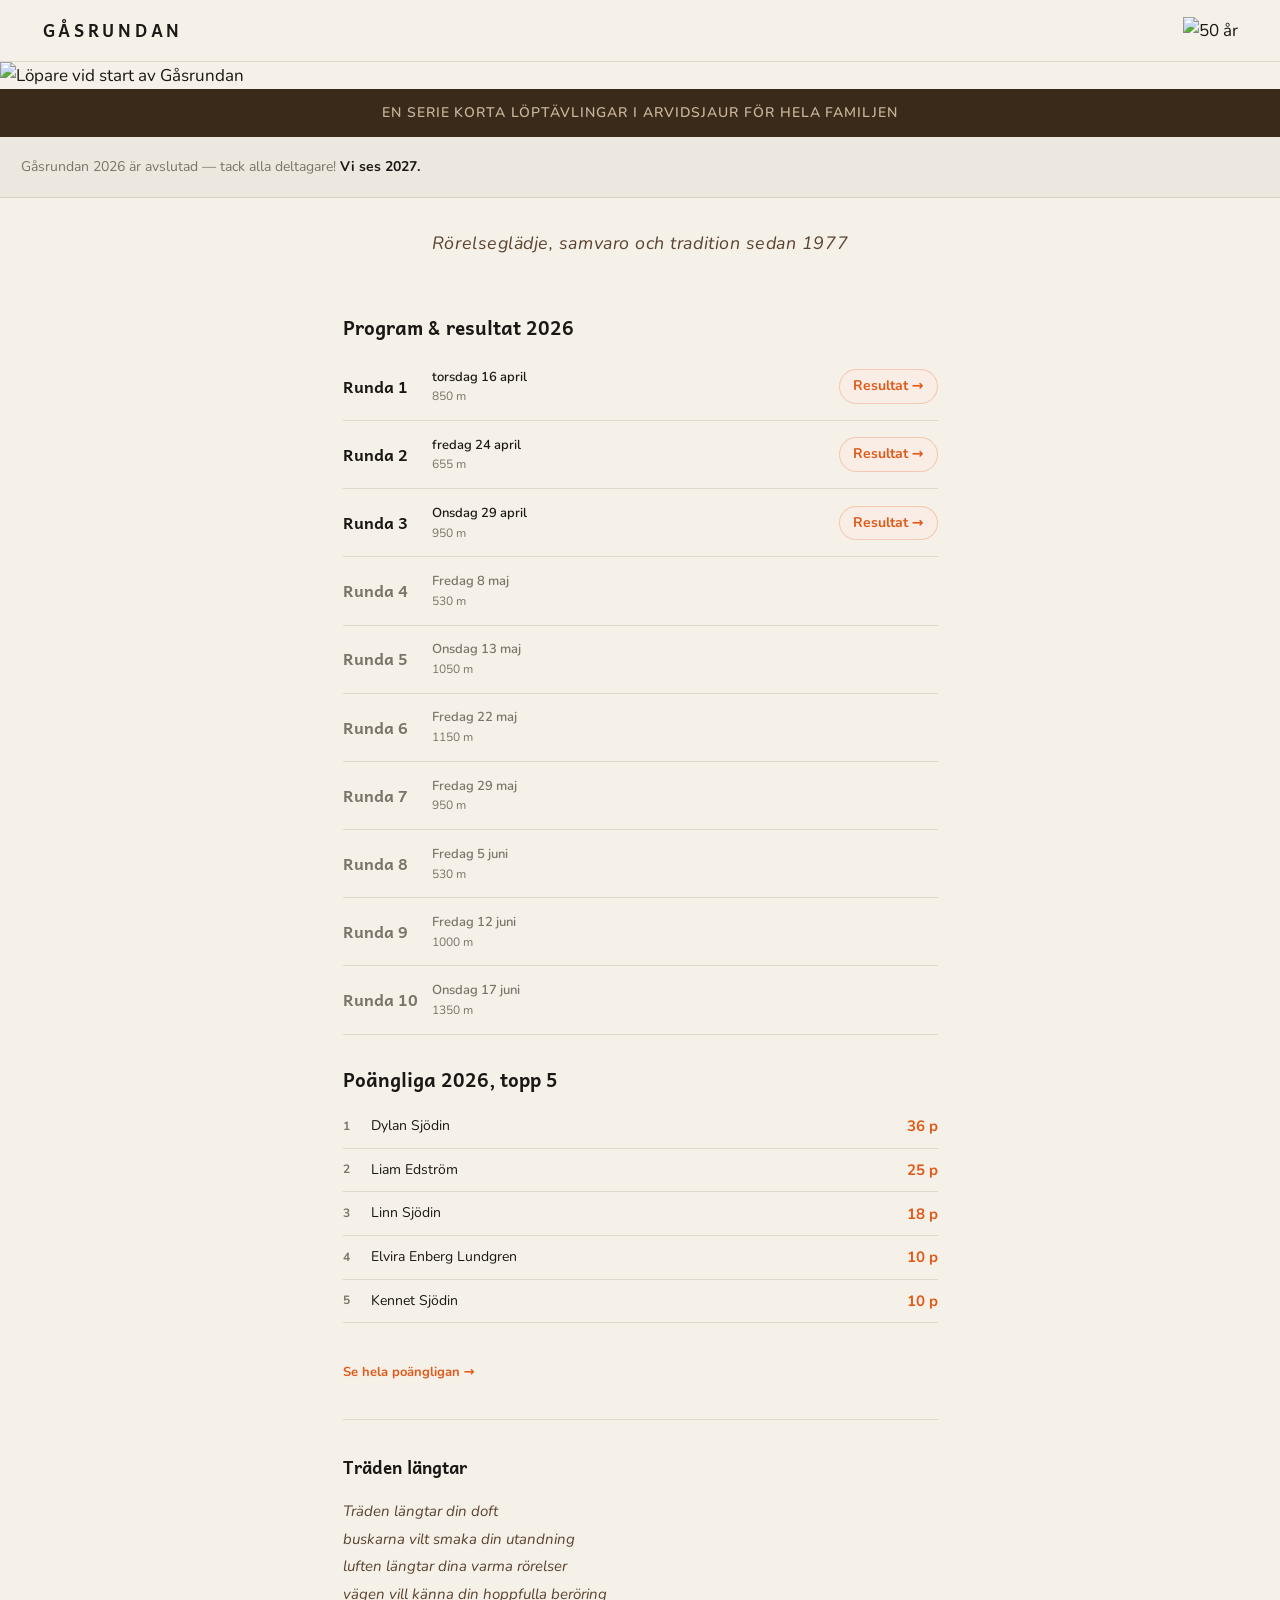
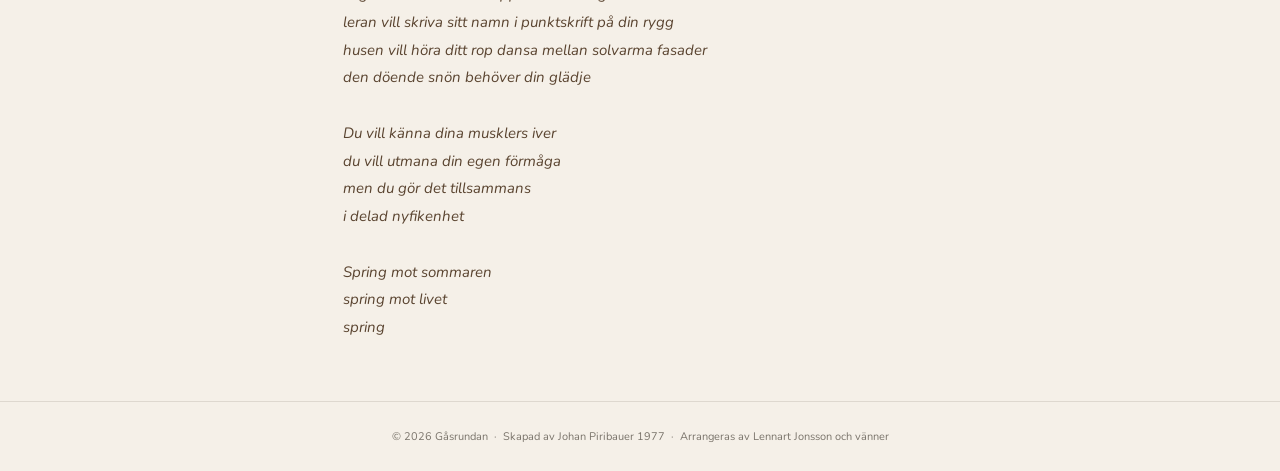
==== index.html @ 53290096 "Add files via upload" ====
<!DOCTYPE html>
<html lang="sv">
<head>
  <meta charset="UTF-8">
  <meta name="viewport" content="width=device-width, initial-scale=1.0">
  <title>Gåsrundan 2026</title>
  <meta name="description" content="Gåsrundan 2026 – 50-årsjubileum! En serie korta löptävlingar för alla åldrar och utan kostnad.">
  <link rel="stylesheet" href="css/gasrundan.css">
</head>
<body>

<header>
  <div class="topbar">
    <span class="logo">Gåsrundan</span>
    <img src="img/gasrundan-50.svg" alt="50 år" class="jubileum-emblem-img">
  </div>
</header>

<div class="photo-band">
  <img src="img/gasrundan-hero.jpg" alt="Löpare vid start av Gåsrundan">
</div>

  <div class="tagline-strip">
    En serie korta löptävlingar i Arvidsjaur för hela familjen
  </div>

<div id="hero-container"></div>

<div class="ingress">
  <p>Rörelseglädje, samvaro och tradition sedan 1977</p>
</div>

<main class="main">
  <h2 class="section-head">Program &amp; resultat 2026</h2>
  <div id="program-list" class="runda-list">
    <p class="loading">Laddar…</p>
  </div>

  <h2 class="section-head" style="display:flex;align-items:baseline;justify-content:space-between;">
    Poängliga 2026, topp 5
  </h2>
  <div id="standing-container">
    <p class="loading">Laddar…</p>
  </div>
  <a href="pongligan.html" style="font-size:13px;font-weight:700;color:var(--gc-orange);text-decoration:none;font-family:var(--gc-nunito);">Se hela poängligan →</a>

  <div class="poem-section">
  <div class="poem-title">Träden längtar</div>
  <div class="poem-body">Träden längtar din doft
buskarna vilt smaka din utandning
luften längtar dina varma rörelser
vägen vill känna din hoppfulla beröring
leran vill skriva sitt namn i punktskrift på din rygg
husen vill höra ditt rop dansa mellan solvarma fasader
den döende snön behöver din glädje

Du vill känna dina musklers iver
du vill utmana din egen förmåga
men du gör det tillsammans
i delad nyfikenhet

Spring mot sommaren
spring mot livet
spring</div>

</div>

</main>

<footer class="site-footer">
  © 2026 Gåsrundan &nbsp;·&nbsp; Skapad av Johan Piribauer 1977 &nbsp;·&nbsp; Arrangeras av Lennart Jonsson och vänner
</footer>

<script>

function formatDate(dateStr, dag) {
  const d = new Date(dateStr + 'T12:00:00');
  const months = ['januari','februari','mars','april','maj','juni','juli','augusti','september','oktober','november','december'];
  return dag + ' ' + d.getDate() + ' ' + months[d.getMonth()];
}

async function init() {
  let data;
  try {
    const res = await fetch('data/2026.json');
    if (!res.ok) throw new Error('HTTP ' + res.status);
    data = await res.json();
  } catch (e) {
    document.getElementById('program-list').innerHTML = '<p class="error-msg">Kunde inte ladda data.</p>';
    return;
  }

  const today = new Date();
  today.setHours(0, 0, 0, 0);

  // Find states — only first round without results & in future is "next"
  let nextAssigned = false;
  const states = data.rundor.map(r => {
    const hasResults = r.resultat && r.resultat.length > 0;
    const roundDate = new Date(r.datum + 'T00:00:00');
    if (hasResults) return 'done';
    if (!nextAssigned && roundDate >= today) {
      nextAssigned = true;
      return 'next';
    }
    return 'upcoming';
  });

  // Hero
  const nextIndex = states.indexOf('next');
  const heroEl = document.getElementById('hero-container');
  if (nextIndex >= 0) {
    const r = data.rundor[nextIndex];
    heroEl.innerHTML = `
      <div class="hero">
        <div class="hero-eyebrow">Nästa runda</div>
        <div class="hero-title">${formatDate(r.datum, r.dag)}</div>
        <div class="hero-sub" style="margin-bottom:1rem;">Runda ${r.nr} &nbsp;·&nbsp; ${r.stracka_meter} meter</div>
        <div style="display:flex;flex-direction:column;gap:4px;">
          <div class="hero-meta-item">${data.plats}</div>
          <div class="hero-meta-item">Start kl. ${data.start_tid} &nbsp;·&nbsp; Anmälan från ${data.anmalan_tid}</div>
        </div>
      </div>`;
  } else {
    heroEl.innerHTML = `
      <div class="hero-done">
        <p>Gåsrundan 2026 är avslutad — tack alla deltagare! <strong>Vi ses 2027.</strong></p>
      </div>`;
  }

  // Program list
  const listEl = document.getElementById('program-list');
  listEl.innerHTML = data.rundor.map((r, i) => {
    const state = states[i];
    const dateLabel = formatDate(r.datum, r.dag);
    if (state === 'done') {
      return `<a class="runda-row done" href="lopp.html?runda=${r.nr}">
        <div class="runda-nr">Runda ${r.nr}</div>
        <div class="runda-info">
          <div class="runda-dag">${dateLabel}</div>
          <div class="runda-dist">${r.stracka_meter} m</div>
        </div>
        <span class="result-pill">Resultat →</span>
      </a>`;
    }
    if (state === 'next') {
      return `<div class="runda-row next">
        <div class="runda-nr">Runda ${r.nr}</div>
        <div class="runda-info">
          <div class="runda-dag">${dateLabel}</div>
          <div class="runda-dist">${r.stracka_meter} m</div>
        </div>
        <span class="next-badge">Nästa</span>
      </div>`;
    }
    return `<div class="runda-row upcoming">
      <div class="runda-nr">Runda ${r.nr}</div>
      <div class="runda-info">
        <div class="runda-dag">${dateLabel}</div>
        <div class="runda-dist">${r.stracka_meter} m</div>
      </div>
    </div>`;
  }).join('');

  // Standings
  const standingEl = document.getElementById('standing-container');
  const stallning = data.stallning || [];

  if (!stallning.length) {
    standingEl.innerHTML = '<p class="standing-note">Inga rundor avklarade ännu — säsongen startar ' + formatDate(data.rundor[0].datum, data.rundor[0].dag) + '.</p>';
    return;
  }

  const top = stallning.slice(0, 5);
  standingEl.innerHTML = '<table class="standing-table">'
    + top.map(p =>
        `<tr><td>${p.plats}</td><td>${p.namn}</td><td>${Number.isInteger(p.poang) ? p.poang : p.poang.toFixed(1)} p</td></tr>`
      ).join('')
    + '</table>';
}

init();
</script>
</body>
</html>
---- css/gasrundan.css ----
@import url('https://fonts.googleapis.com/css2?family=Andika:wght@400;700&family=Nunito:wght@400;600;700&display=swap');

:root {
  --gc-bg:           #F5F0E8;
  --gc-surface:      #EDE8DF;
  --gc-card:         #FAF7F2;
  --gc-orange:       #E05A1A;
  --gc-orange-light: #FAEDE5;
  --gc-text:         #1A1714;
  --gc-muted:        #7A746B;
  --gc-dark:         #3A2A1A;   /* mörkt band (tagline-strip) */
  --gc-dark-text:    #C8B49A;   /* ljus text på mörkt band */
  --gc-brown:        #5A4430;   /* brun text, t.ex. ingress */
  --gc-border:       rgba(90,80,60,0.15);
  --gc-andika:       'Andika', Georgia, serif;
  --gc-nunito:       'Nunito', system-ui, sans-serif;
  --gc-radius:       10px;
}

*, *::before, *::after { box-sizing: border-box; margin: 0; padding: 0; }
html { font-size: 17px; }
body {
  font-family: var(--gc-nunito);
  background: var(--gc-bg);
  color: var(--gc-text);
  line-height: 1.6;
  -webkit-font-smoothing: antialiased;
}

/* ── TOPBAR ── */
.topbar {
  position: sticky; top: 0; z-index: 100;
  display: flex; align-items: center; justify-content: space-between;
  padding: 0.85rem 1.25rem;
  background: var(--gc-bg);
  border-bottom: 0.5px solid var(--gc-border);
}
.topbar .logo {
  font-family: var(--gc-andika);
  font-weight: 700; font-size: 17px;
  letter-spacing: 0.22em; text-transform: uppercase;
  color: var(--gc-text); text-decoration: none;
}
.topbar-right {
  font-size: 12px; font-weight: 700;
  color: var(--gc-orange);
  display: flex; align-items: center; gap: 4px;
  text-decoration: none;
}


.logo-link {
  text-decoration: none;
  color: inherit;
}

/* ── JUBILEUM STRIP ── */
.jubileum-strip {
  text-align: center; padding: 0.45rem 1rem;
  background: var(--gc-text); color: var(--gc-bg);
  font-family: var(--gc-andika);
  font-size: 11px; font-weight: 700;
  letter-spacing: 0.18em; text-transform: uppercase;
}

/* ── HERO ── */
.hero { background: var(--gc-orange); color: #fff; padding: 1.4rem 1.25rem 1.6rem; }
.hero-eyebrow {
  font-size: 11px; font-weight: 700;
  letter-spacing: 0.1em; text-transform: uppercase;
  opacity: 0.75; margin-bottom: 0.35rem;
}
.hero-title { font-family: var(--gc-andika); font-weight: 700; font-size: 30px; line-height: 1.1; margin-bottom: 0.3rem; }
.hero-sub { font-size: 14px; opacity: 0.82; }
.hero-meta { margin-top: 0; display: flex; flex-direction: column; gap: 4px; }
.hero-meta-item { font-size: 14px; opacity: 0.8; }
.hero-done { background: var(--gc-surface); padding: 1.1rem 1.25rem; border-bottom: 0.5px solid var(--gc-border); }
.hero-done p { font-size: 14px; color: var(--gc-muted); }
.hero-done strong { color: var(--gc-text); }

/* ── INFO STRIP ── */
.info-strip {
  background: var(--gc-surface); padding: 0.65rem 1.25rem;
  font-size: 12px; color: var(--gc-muted);
  border-bottom: 0.5px solid var(--gc-border);
  display: flex; gap: 1.25rem; flex-wrap: wrap;
}

/* ── MAIN ── */
.main { max-width: 680px; margin: 0 auto; padding: 0 1.25rem; }
.sub-nav-container { max-width: 1060px; margin: 0 auto; padding: 0 1.25rem; }

@media (min-width: 720px) {
  .sub-nav-container { padding: 0 2.5rem; }
}


.section-head {
  font-family: var(--gc-andika); font-weight: 700; font-size: 19px;
  padding: 1.25rem 0 0.6rem;
}


/* ── START PAGE ── */
.jubileum-emblem {
  width: 36px;
  height: 36px;
  border-radius: 50%;
  border: 1.5px solid var(--gc-orange);
  color: var(--gc-orange);
  display: flex;
  flex-direction: column;
  align-items: center;
  justify-content: center;
}
.jubileum-emblem-50 {
  font-size: 9px;
  color: var(--gc-orange);
  font-weight: 700;
  letter-spacing: .05em;
  line-height: 1;
}
.jubileum-emblem-ar {
  font-size: 7px;
  color: var(--gc-brown);
  letter-spacing: .03em;
}

.tagline-strip {
  background: var(--gc-dark);
  color: var(--gc-dark-text);
  text-align: center;
  padding: .75rem 2rem;
  font-size: .82rem;
  color: #c8b49a;
  letter-spacing: .07em;
  text-transform: uppercase;
  font-weight: 600;
}

.ingress {
  background: var(--color-beige);
  text-align: center;
  padding: 1.8rem 2rem 2rem;
}
.ingress p {
  font-size: 1.05rem;
  color: var(--gc-brown);
  letter-spacing: .03em;
  font-style: italic;
}

/* ── PROGRAM LIST ── */
.runda-list { padding-bottom: 0.5rem; }
.runda-row {
  display: flex; align-items: center;
  padding: 0.8rem 0;
  border-bottom: 0.5px solid var(--gc-border);
  text-decoration: none; color: inherit;
}
.runda-row.done:hover .runda-nr { color: var(--gc-orange); }
.runda-nr {
  font-family: var(--gc-andika); font-weight: 700; font-size: 16px;
  width: 4.5rem; flex-shrink: 0; color: var(--gc-muted);
  transition: color 0.15s;
}
.runda-row.done .runda-nr  { color: var(--gc-text); }
.runda-row.next .runda-nr  { color: var(--gc-orange); }
.runda-info { flex: 1; padding: 0 0.75rem; }
.runda-dag  { font-size: 13px; font-weight: 600; color: var(--gc-text); }
.runda-row.upcoming .runda-dag { color: var(--gc-muted); }
.runda-dist { font-size: 12px; color: var(--gc-muted); }
.result-pill {
  font-size: 14px; font-weight: 700; color: var(--gc-orange);
  background: var(--gc-orange-light); border-radius: 20px;
  padding: 5px 13px; margin-left: 10px; flex-shrink: 0;
  border: 0.5px solid rgba(224,90,26,0.25);
}
.next-badge {
  font-size: 13px; font-weight: 700; letter-spacing: 0.04em; text-transform: uppercase;
  color: #fff; background: var(--gc-orange);
  border-radius: 20px; padding: 4px 11px; margin-left: 8px; flex-shrink: 0;
}

/* ── TOTALSTÄLLNING ── */
.standing-table { width: 100%; border-collapse: collapse; margin-bottom: 2rem; }
.standing-table td { padding: 0.55rem 0; border-bottom: 0.5px solid var(--gc-border); font-size: 14px; }
.standing-table td:first-child { color: var(--gc-muted); font-size: 12px; font-weight: 700; width: 28px; }
.standing-table td:last-child { text-align: right; font-weight: 700; font-family: var(--gc-nunito); font-size: 15px; color: var(--gc-orange); }
.standing-note { font-size: 15px; color: var(--gc-muted); font-style: italic; padding-bottom: 2rem; }

/* ── SUB-NAV ── */
.sub-nav {
  display: flex; align-items: center; gap: 4px;
  padding: 0.75rem 0;
  border-bottom: 0.5px solid var(--gc-border);
  overflow-x: auto; scrollbar-width: none;
  margin-bottom: 0.25rem;
}
.sub-nav::-webkit-scrollbar { display: none; }
.sub-nav-arrow {
  flex-shrink: 0; width: 28px; height: 28px; border-radius: 50%;
  display: flex; align-items: center; justify-content: center;
  border: 0.5px solid var(--gc-border);
  background: var(--gc-card); color: var(--gc-text);
  font-size: 15px; text-decoration: none; line-height: 1;
}
.sub-nav-arrow.disabled { opacity: 0.3; pointer-events: none; }
.sub-nav-pills { display: flex; gap: 4px; flex: 1; justify-content: center; }
.sub-nav-pill {
  flex-shrink: 0; padding: 5px 12px; border-radius: 20px;
  font-size: 13px; font-weight: 700; font-family: var(--gc-nunito);
  border: 0.5px solid var(--gc-border);
  background: var(--gc-card); color: var(--gc-muted);
  text-decoration: none; white-space: nowrap;
}
.sub-nav-pill.active  { background: var(--gc-orange); color: #fff; border-color: var(--gc-orange); }
.sub-nav-pill.no-results { opacity: 0.4; }

/* ── RESULTATSIDA ── */
.res-intro { padding: 1.25rem 0 0.75rem; }
.res-eyebrow {
  font-size: 11px; font-weight: 700;
  letter-spacing: 0.1em; text-transform: uppercase;
  color: var(--gc-orange); margin-bottom: 0.4rem;
}
.res-title {
  font-family: var(--gc-andika); font-weight: 700;
  font-size: 26px; line-height: 1.15; margin-bottom: 0;
}

/* Mobile: article → meta → results stacked */
.res-desktop-wrap { display: block; }

.res-article-area { padding: 0.75rem 0 0.25rem; }
.res-article { font-size: 16px; line-height: 1.75; margin-bottom: 0.85rem; }
.res-article:last-child { margin-bottom: 0; }

/* Meta: full-width stacked on mobile */
.res-meta-col { margin: 1rem 0 1.25rem; }
.meta-row { display: flex; flex-direction: column; gap: 10px; }
.meta-box {
  background: var(--gc-card); border: 0.5px solid var(--gc-border);
  border-radius: var(--gc-radius); overflow: hidden;
}
.meta-item { padding: 0.6rem 0.9rem; }
.meta-item + .meta-item { border-top: 0.5px solid var(--gc-border); }
.meta-label {
  font-size: 11px; font-weight: 700;
  letter-spacing: 0.08em; text-transform: uppercase;
  color: var(--gc-muted); margin-bottom: 2px;
}
.meta-value { font-size: 15px; font-weight: 600; }

.res-results-area { margin-top: 1.75rem; }
.results-title {
  font-family: var(--gc-andika); font-weight: 700; font-size: 20px;
  color: var(--gc-orange); margin-bottom: 0.6rem;
}
.result-row {
  display: flex; align-items: baseline;
  padding: 0.65rem 0;
  border-bottom: 0.5px solid var(--gc-border);
}
.res-nr { font-size: 13px; font-weight: 700; color: var(--gc-muted); width: 36px; flex-shrink: 0; }
.res-name { flex: 1; font-size: 16px; font-weight: 600; color: var(--gc-text); }
.res-tid  { font-size: 16px; font-weight: 600; font-family: var(--gc-nunito); color: var(--gc-text); }

/* ── ERROR / LOADING ── */
.loading, .error-msg { text-align: center; padding: 3rem 1rem; font-size: 14px; color: var(--gc-muted); }
.error-msg { color: #a32d2d; }

/* ── DIKT ── */
.poem-section {
  border-top: 0.5px solid var(--gc-border);
  margin-top: 2rem;
  padding: 2rem 0 2.5rem;
}
.poem-title {
  font-family: var(--gc-andika);
  font-weight: 700;
  font-size: 17px;
  color: var(--gc-text);
  margin-bottom: 1rem;
}
.poem-body {
  font-family: var(--gc-nunito);
  font-style: italic;
  font-size: 15px;
  line-height: 1.85;
  color: var(--gc-brown);
  white-space: pre-line;
}
.poem-attribution {
  margin-top: 1.25rem;
  font-size: 12px;
  font-weight: 700;
  letter-spacing: 0.06em;
  text-transform: uppercase;
  color: var(--gc-muted);
}

/* ── FOOTER ── */
.site-footer {
  text-align: center; font-size: 11px;
  color: var(--gc-muted); padding: 1.5rem 1.25rem;
  border-top: 0.5px solid var(--gc-border); margin-top: 1rem;
}

/* ── DESKTOP ── */
@media (min-width: 720px) {
  .topbar      { padding: 1rem 2.5rem; }
  .info-strip  { padding: 0.65rem 2.5rem; }
  .hero        { padding: 2rem 2.5rem; }
  .hero-title  { font-size: 30px; }
  .main        { padding: 0 2.5rem; }
  .main--wide  { max-width: 1060px; }

  /* Resultatsida: rubrik full bredd, sedan 2 kolumner */
  .res-title { font-size: 42px; line-height: 1.05; }

  .res-desktop-wrap {
    display: grid;
    grid-template-columns: 1fr 260px;
    grid-template-areas:
      "article meta"
      "results meta";
    column-gap: 3rem;
    align-items: start;
  }
  .res-article-area { grid-area: article; padding-top: 0; }
  .res-meta-col     { grid-area: meta; margin: 0; }
  .res-results-area { grid-area: results; }

  .meta-row { flex-direction: column; gap: 10px; }
}
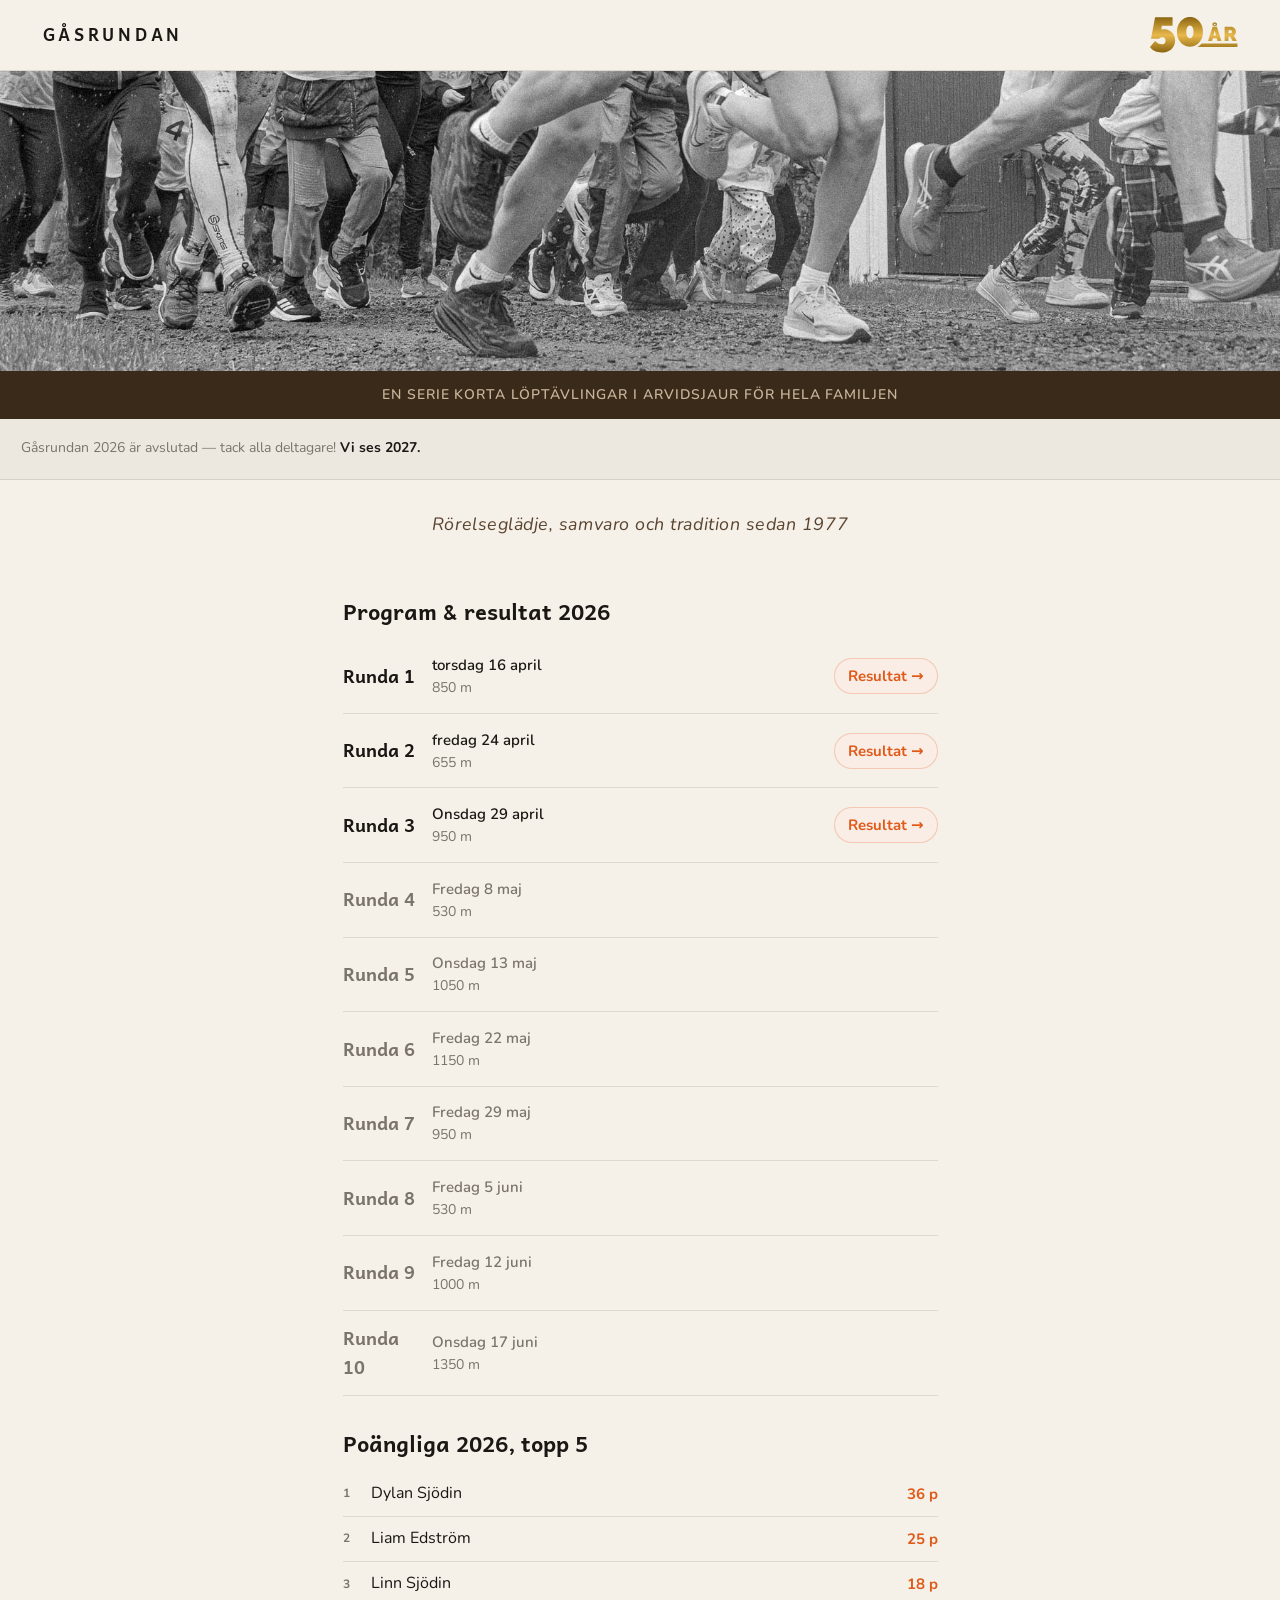
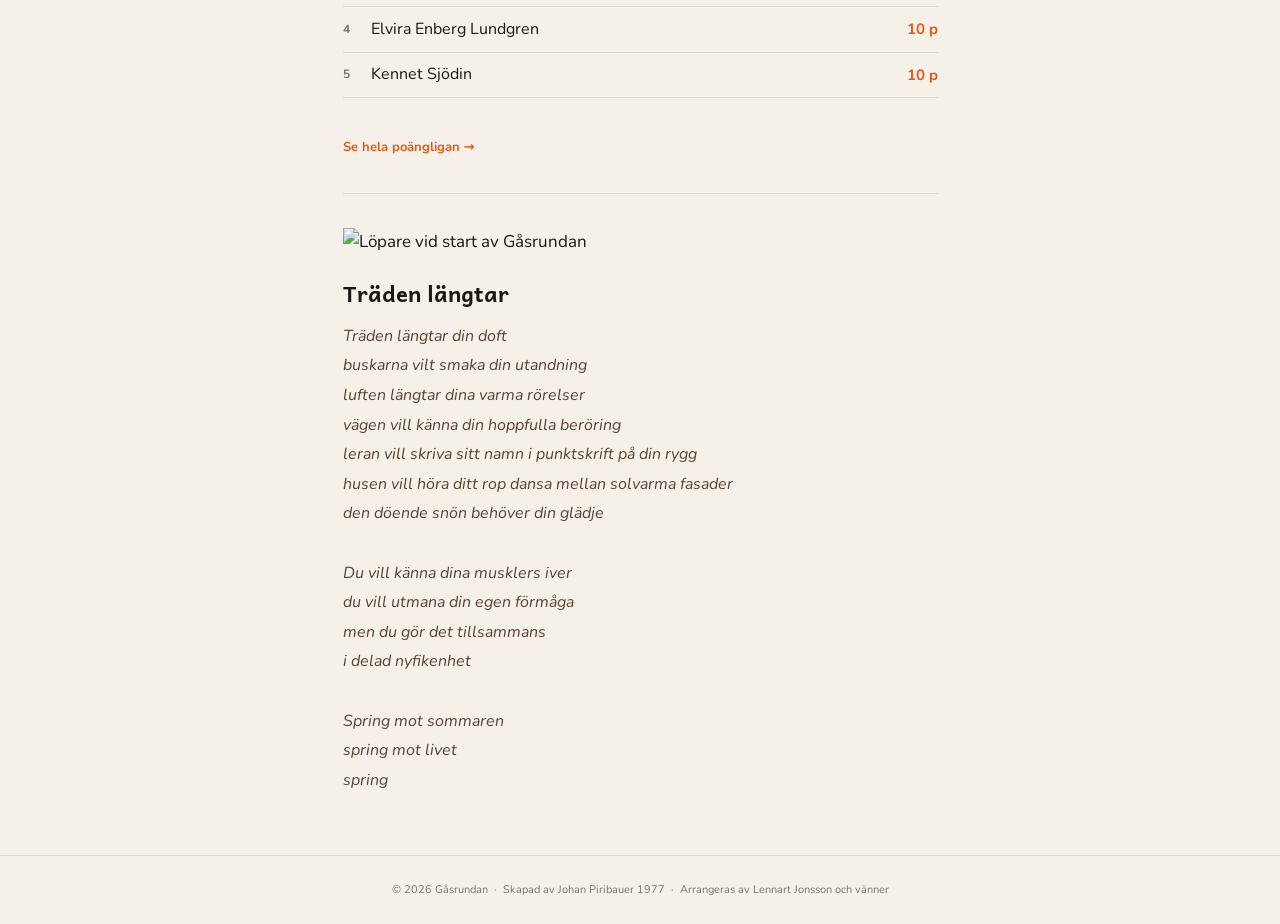
==== commit d9f03051: "Add files via upload" ====
--- a/index.html
+++ b/index.html
@@ -44,8 +44,10 @@
   </div>
   <a href="pongligan.html" style="font-size:13px;font-weight:700;color:var(--gc-orange);text-decoration:none;font-family:var(--gc-nunito);">Se hela poängligan →</a>
 
+
   <div class="poem-section">
-  <div class="poem-title">Träden längtar</div>
+    <img src="img/gasrundan-start.jpg" alt="Löpare vid start av Gåsrundan" class="content-photo"> 
+  <h2 class="section-head">Träden längtar</h2>
   <div class="poem-body">Träden längtar din doft
 buskarna vilt smaka din utandning
 luften längtar dina varma rörelser
--- a/css/gasrundan.css
+++ b/css/gasrundan.css
@@ -102,28 +102,10 @@
 
 
 /* ── START PAGE ── */
-.jubileum-emblem {
-  width: 36px;
+.jubileum-emblem-img {
   height: 36px;
-  border-radius: 50%;
-  border: 1.5px solid var(--gc-orange);
-  color: var(--gc-orange);
-  display: flex;
-  flex-direction: column;
-  align-items: center;
-  justify-content: center;
-}
-.jubileum-emblem-50 {
-  font-size: 9px;
-  color: var(--gc-orange);
-  font-weight: 700;
-  letter-spacing: .05em;
-  line-height: 1;
-}
-.jubileum-emblem-ar {
-  font-size: 7px;
-  color: var(--gc-brown);
-  letter-spacing: .03em;
+  width: auto;
+  display: block;
 }
 
 .tagline-strip {
@@ -148,6 +130,24 @@
   color: var(--gc-brown);
   letter-spacing: .03em;
   font-style: italic;
+}
+
+/* ── FOTO-BAND ── */
+.photo-band {
+  width: 100%;
+  height: 160px;
+  overflow: hidden;
+}
+.photo-band img {
+  width: 100%;
+  height: 100%;
+  object-fit: cover;
+  object-position: center bottom;
+  display: block;
+}
+
+@media (min-width: 720px) {
+  .photo-band { height: 300px; }
 }
 
 /* ── PROGRAM LIST ── */
@@ -315,6 +315,21 @@
   .hero-title  { font-size: 30px; }
   .main        { padding: 0 2.5rem; }
   .main--wide  { max-width: 1060px; }
+
+  /* Typografi-boost desktop */
+  .section-head          { font-size: 22px; }
+  .runda-nr              { font-size: 18px; }
+  .runda-dag             { font-size: 15px; }
+  .runda-dist            { font-size: 14px; }
+  .result-pill           { font-size: 15px; }
+  .standing-table td     { font-size: 16px; }
+  .hero-title            { font-size: 34px; }
+  .hero-sub              { font-size: 16px; }
+  .hero-meta-item        { font-size: 16px; }
+  .res-article           { font-size: 17px; }
+  .results-title         { font-size: 22px; }
+  .res-name, .res-tid    { font-size: 17px; }
+  .poem-body             { font-size: 16px; }
 
   /* Resultatsida: rubrik full bredd, sedan 2 kolumner */
   .res-title { font-size: 42px; line-height: 1.05; }
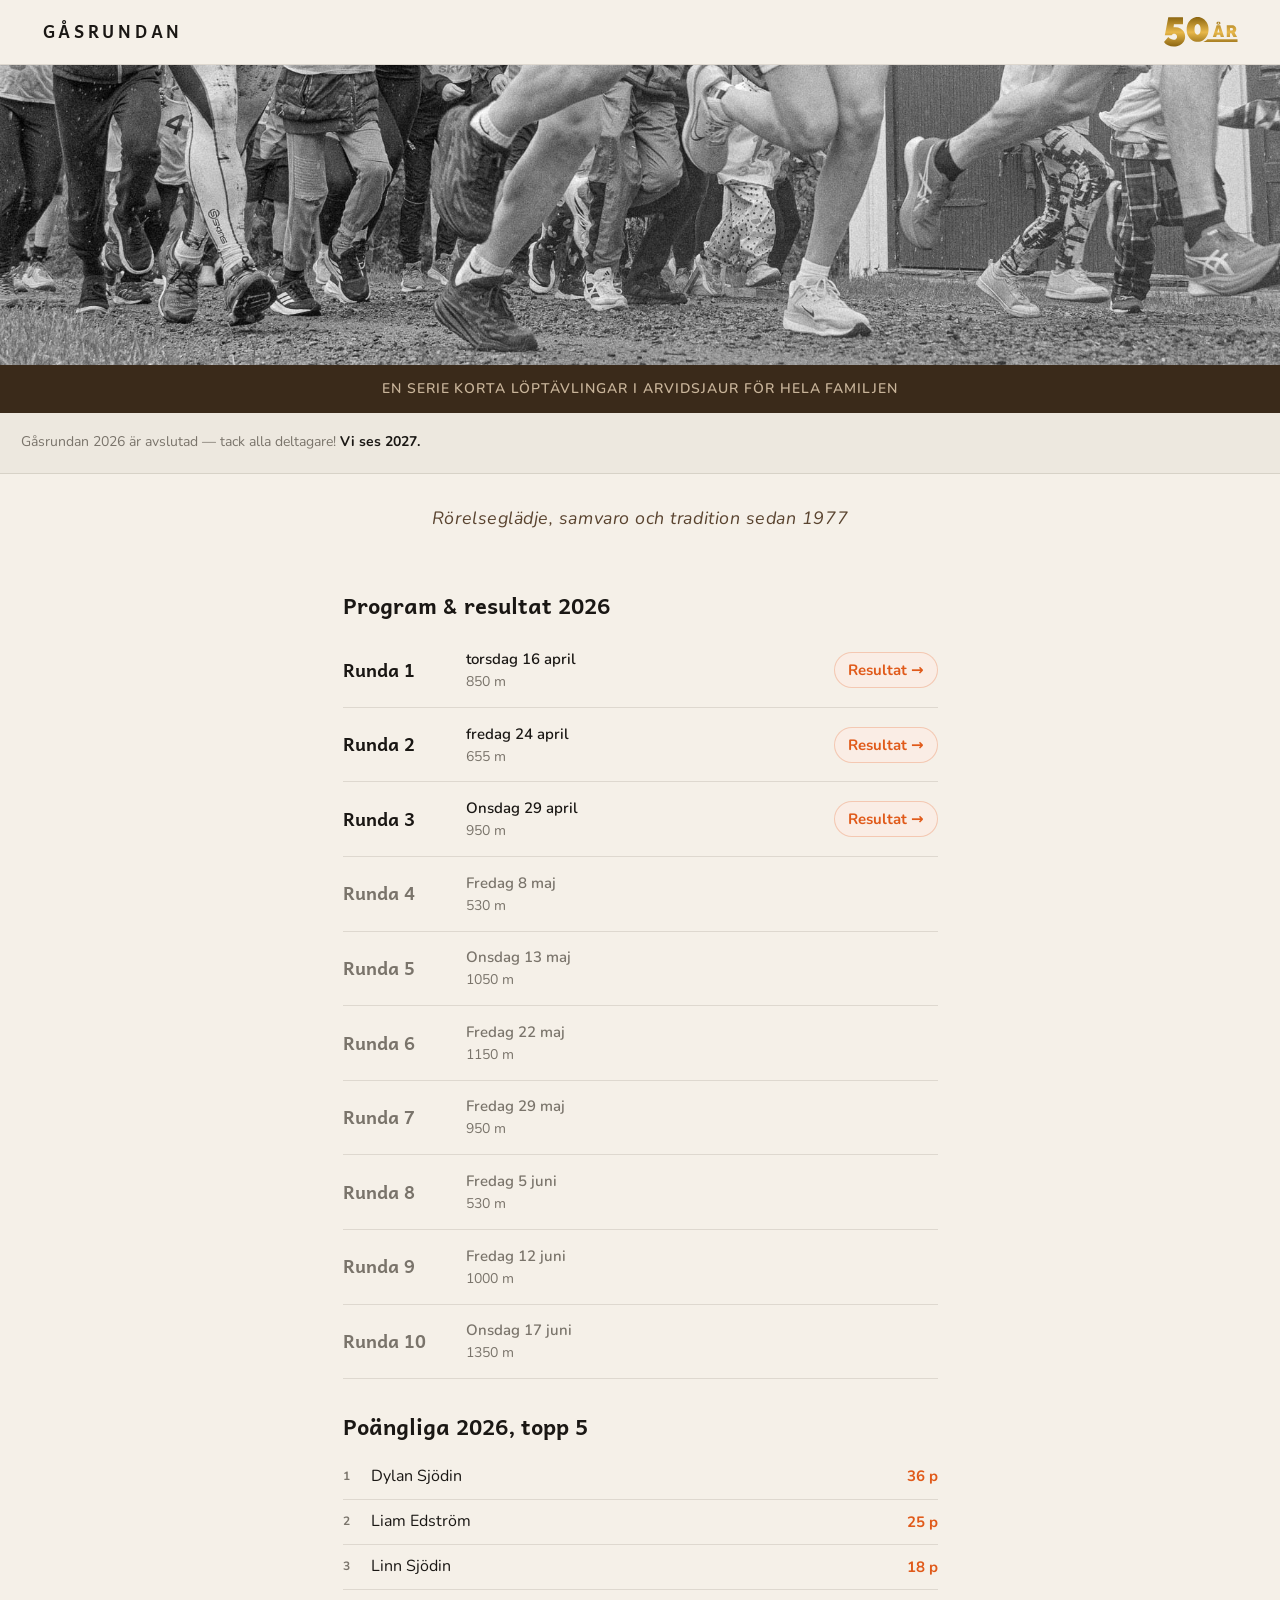
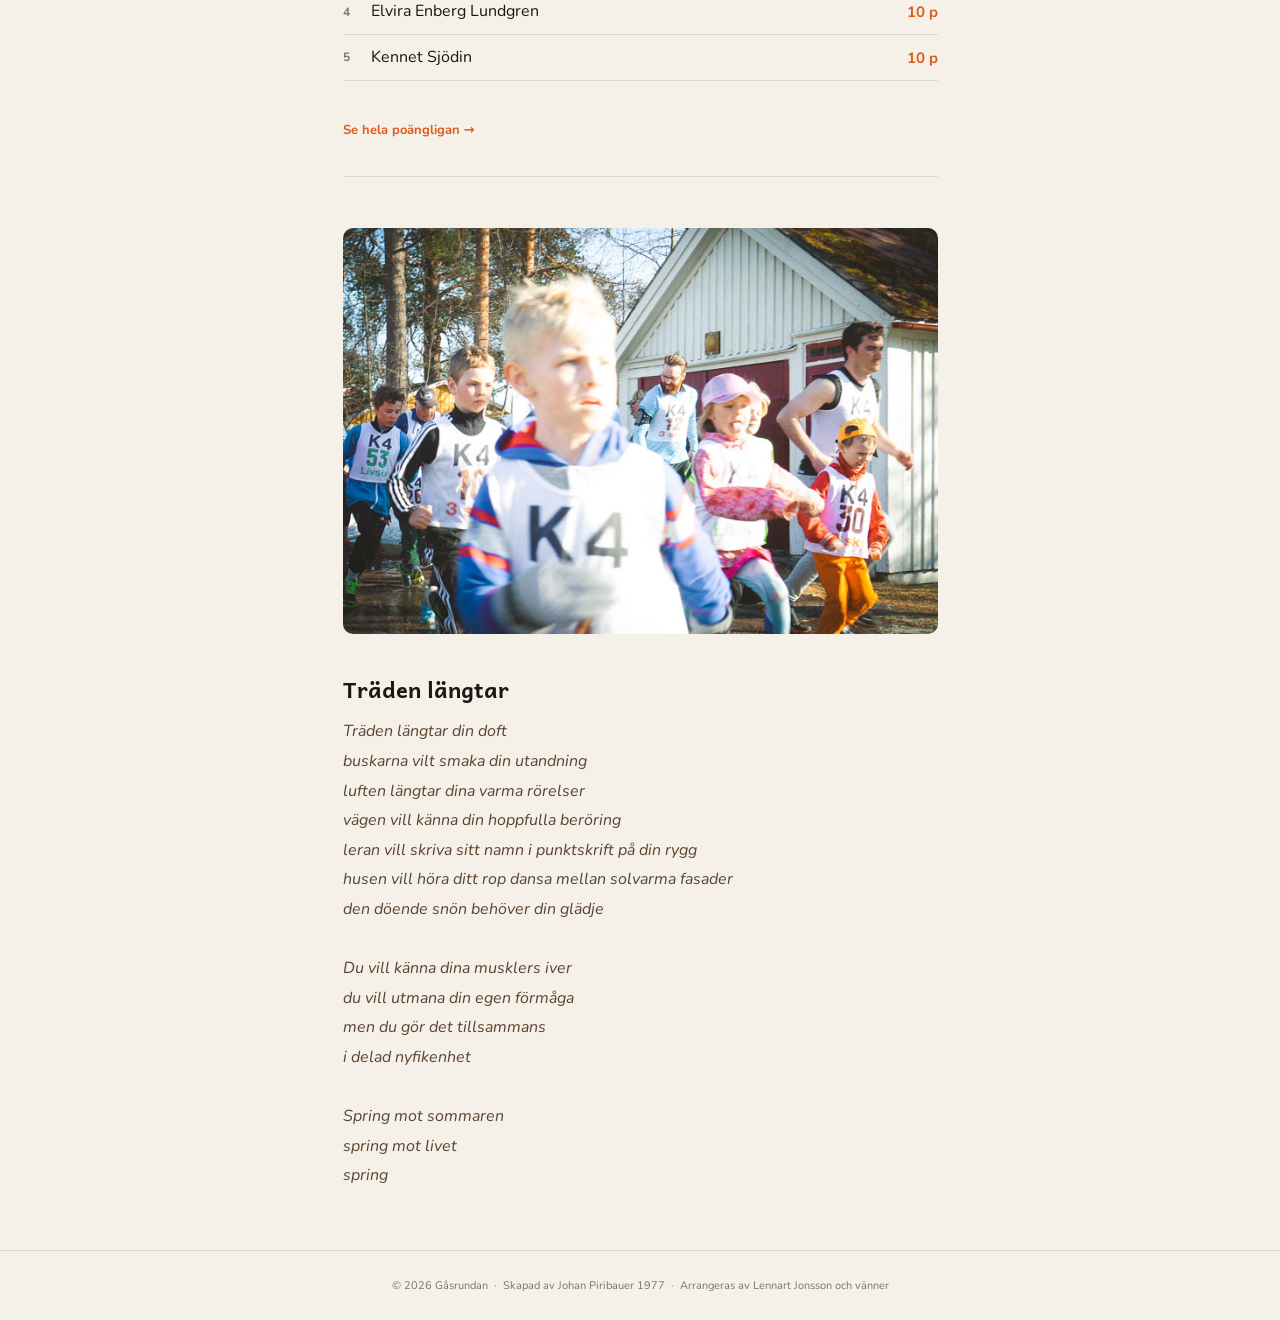
==== commit 9898d29b: "Add files via upload" ====
--- a/index.html
+++ b/index.html
@@ -14,15 +14,13 @@
     <span class="logo">Gåsrundan</span>
     <img src="img/gasrundan-50.svg" alt="50 år" class="jubileum-emblem-img">
   </div>
-</header>
-
-<div class="photo-band">
+  <div class="photo-band">
   <img src="img/gasrundan-hero.jpg" alt="Löpare vid start av Gåsrundan">
 </div>
-
   <div class="tagline-strip">
     En serie korta löptävlingar i Arvidsjaur för hela familjen
   </div>
+</header>
 
 <div id="hero-container"></div>
 
--- a/css/gasrundan.css
+++ b/css/gasrundan.css
@@ -103,7 +103,7 @@
 
 /* ── START PAGE ── */
 .jubileum-emblem-img {
-  height: 36px;
+  height: 30px;
   width: auto;
   display: block;
 }
@@ -130,6 +130,14 @@
   color: var(--gc-brown);
   letter-spacing: .03em;
   font-style: italic;
+}
+
+/* ── INNEHÅLLSBILD ── */
+.content-photo {
+  width: 100%;
+  border-radius: var(--gc-radius);
+  display: block;
+  margin: 1rem 0;
 }
 
 /* ── FOTO-BAND ── */
@@ -331,6 +339,10 @@
   .res-name, .res-tid    { font-size: 17px; }
   .poem-body             { font-size: 16px; }
 
+
+  /* Fix för startsidan */
+  .runda-nr { width: 6.5rem; }
+
   /* Resultatsida: rubrik full bredd, sedan 2 kolumner */
   .res-title { font-size: 42px; line-height: 1.05; }
 
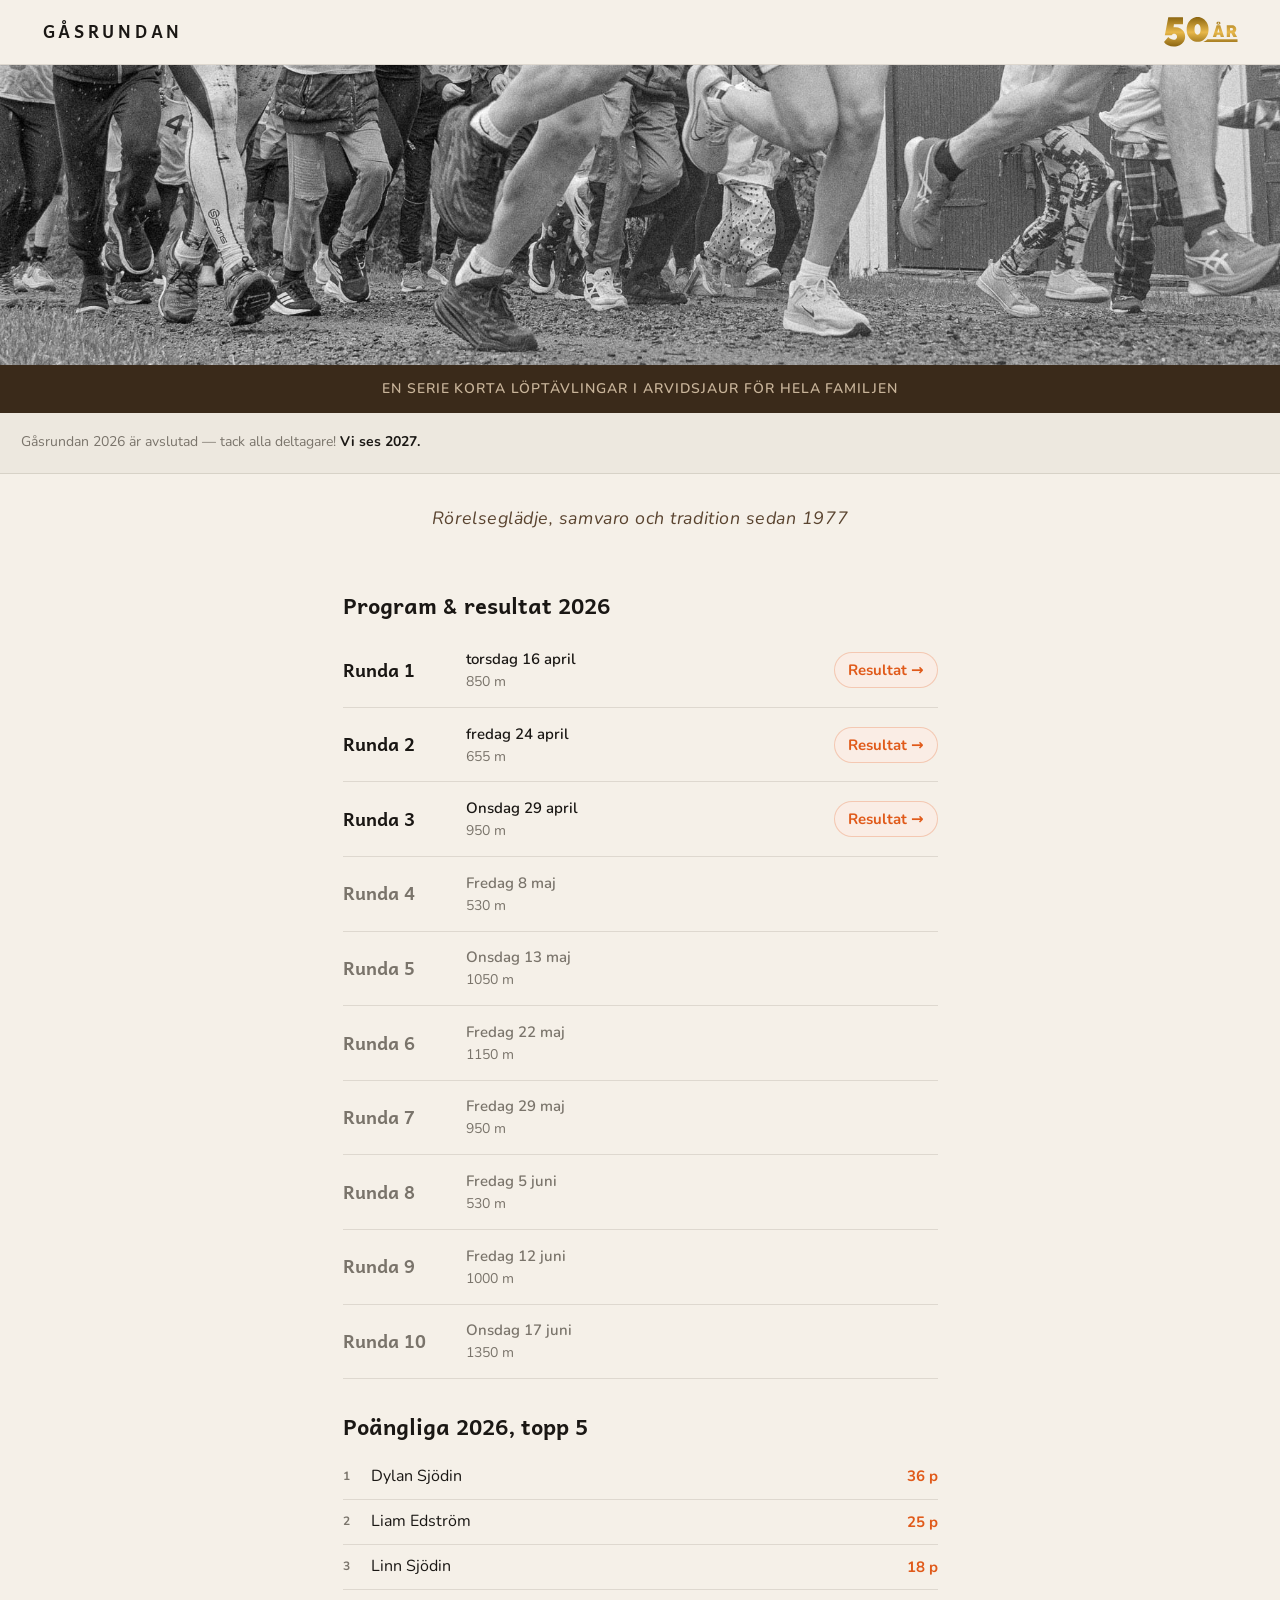
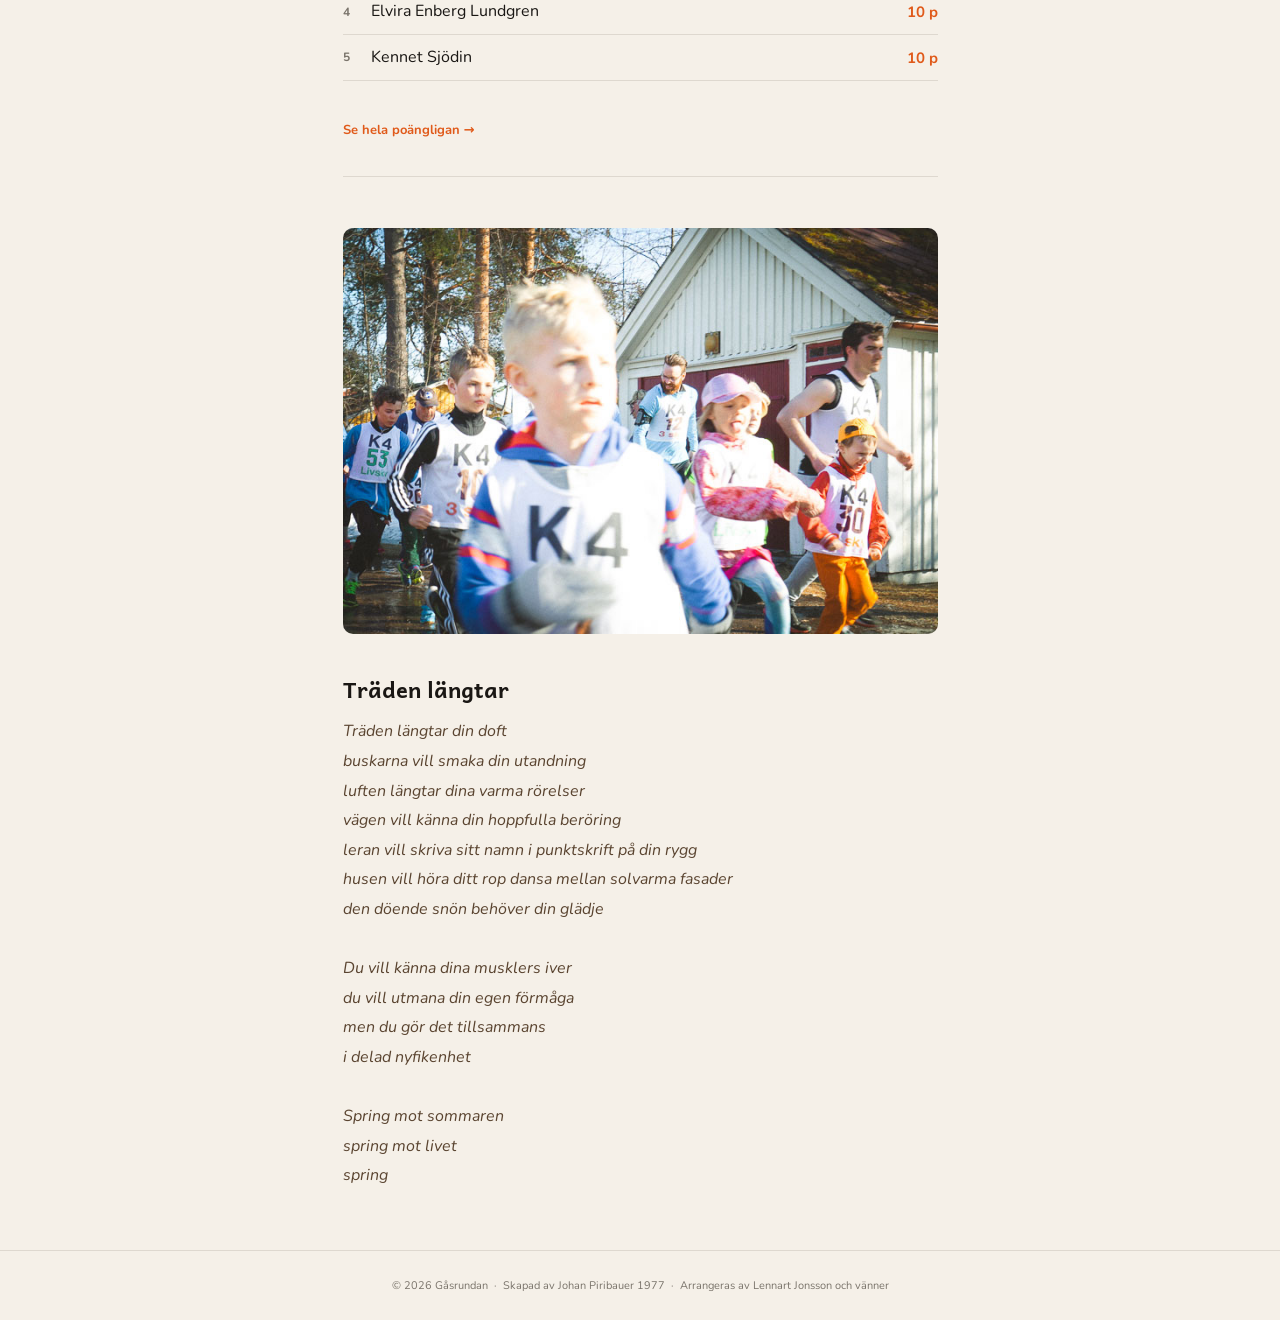
==== commit 5b1ba17f: "Update index.html" ====
--- a/index.html
+++ b/index.html
@@ -47,7 +47,7 @@
     <img src="img/gasrundan-start.jpg" alt="Löpare vid start av Gåsrundan" class="content-photo"> 
   <h2 class="section-head">Träden längtar</h2>
   <div class="poem-body">Träden längtar din doft
-buskarna vilt smaka din utandning
+buskarna vill smaka din utandning
 luften längtar dina varma rörelser
 vägen vill känna din hoppfulla beröring
 leran vill skriva sitt namn i punktskrift på din rygg
--- a/css/gasrundan.css
+++ b/css/gasrundan.css
@@ -48,6 +48,10 @@
   text-decoration: none;
 }
 
+header {
+  background: var(--gc-bg);
+}
+
 
 .logo-link {
   text-decoration: none;
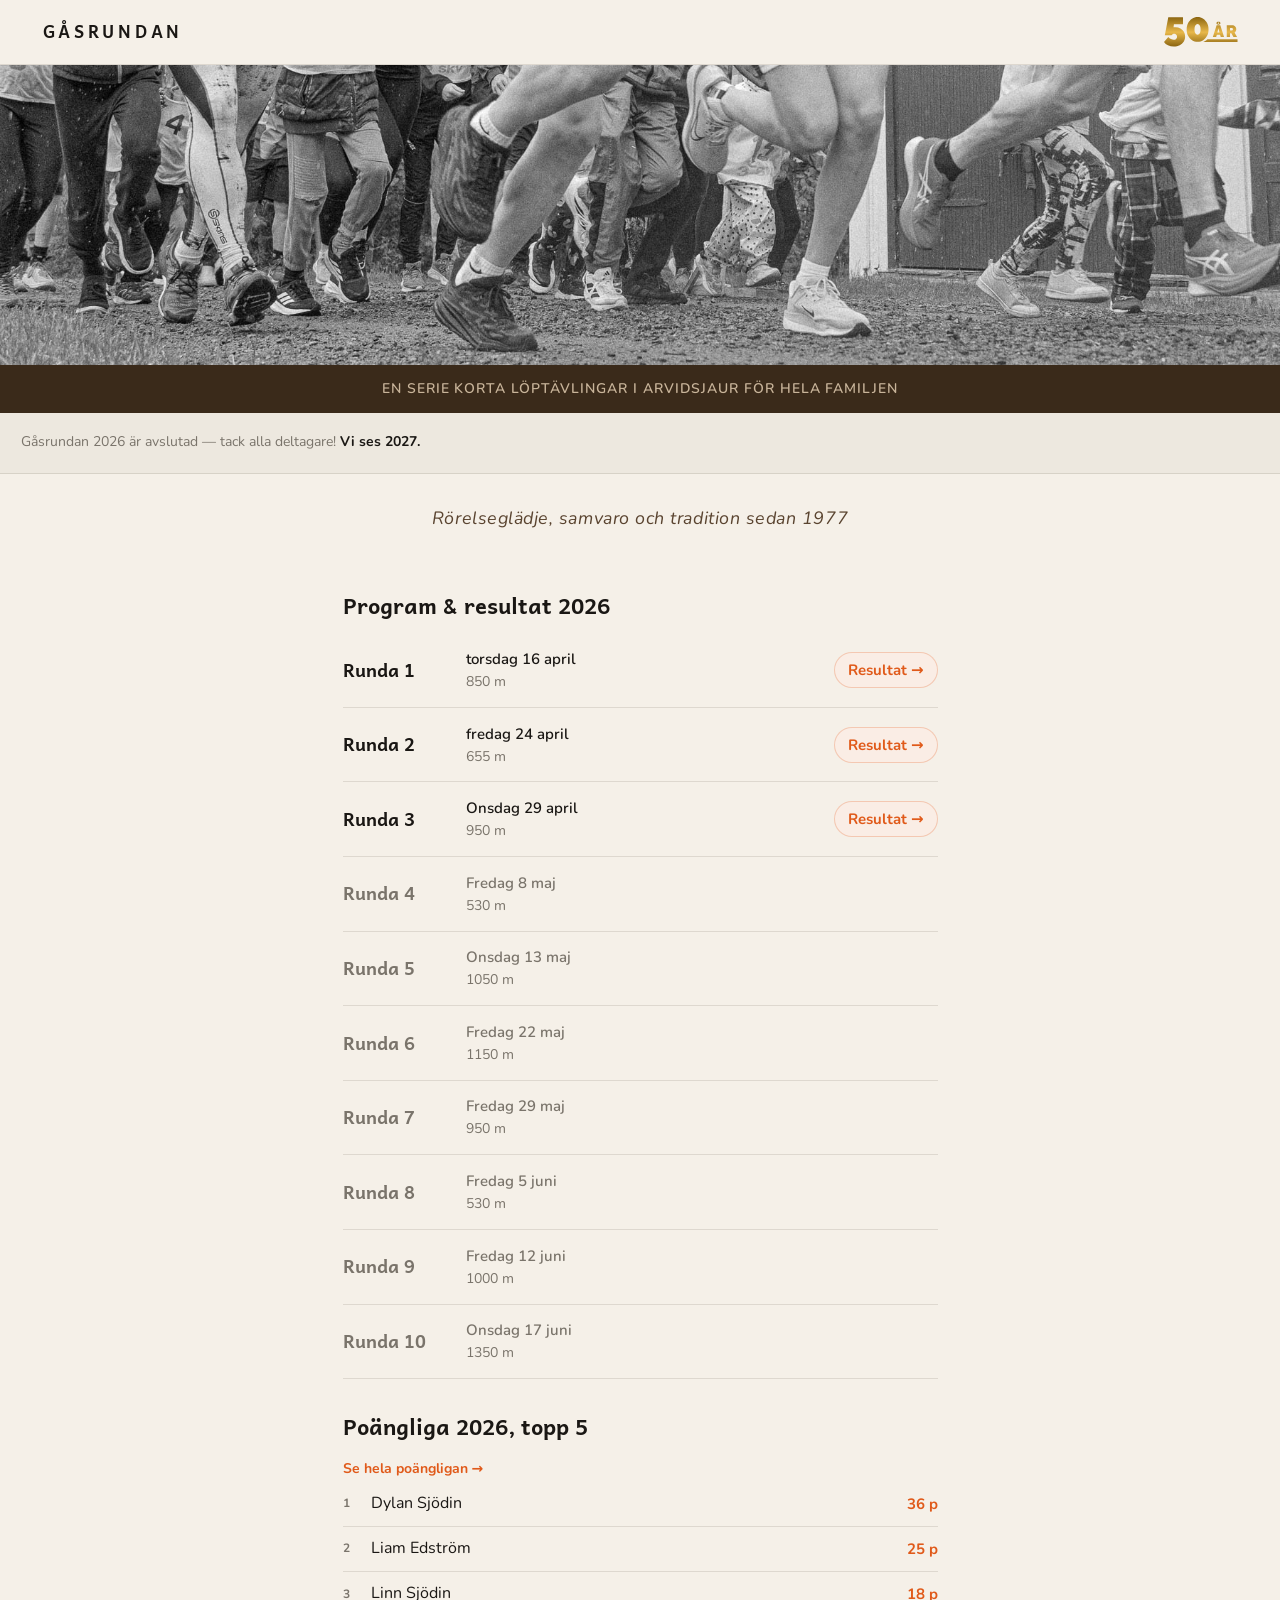
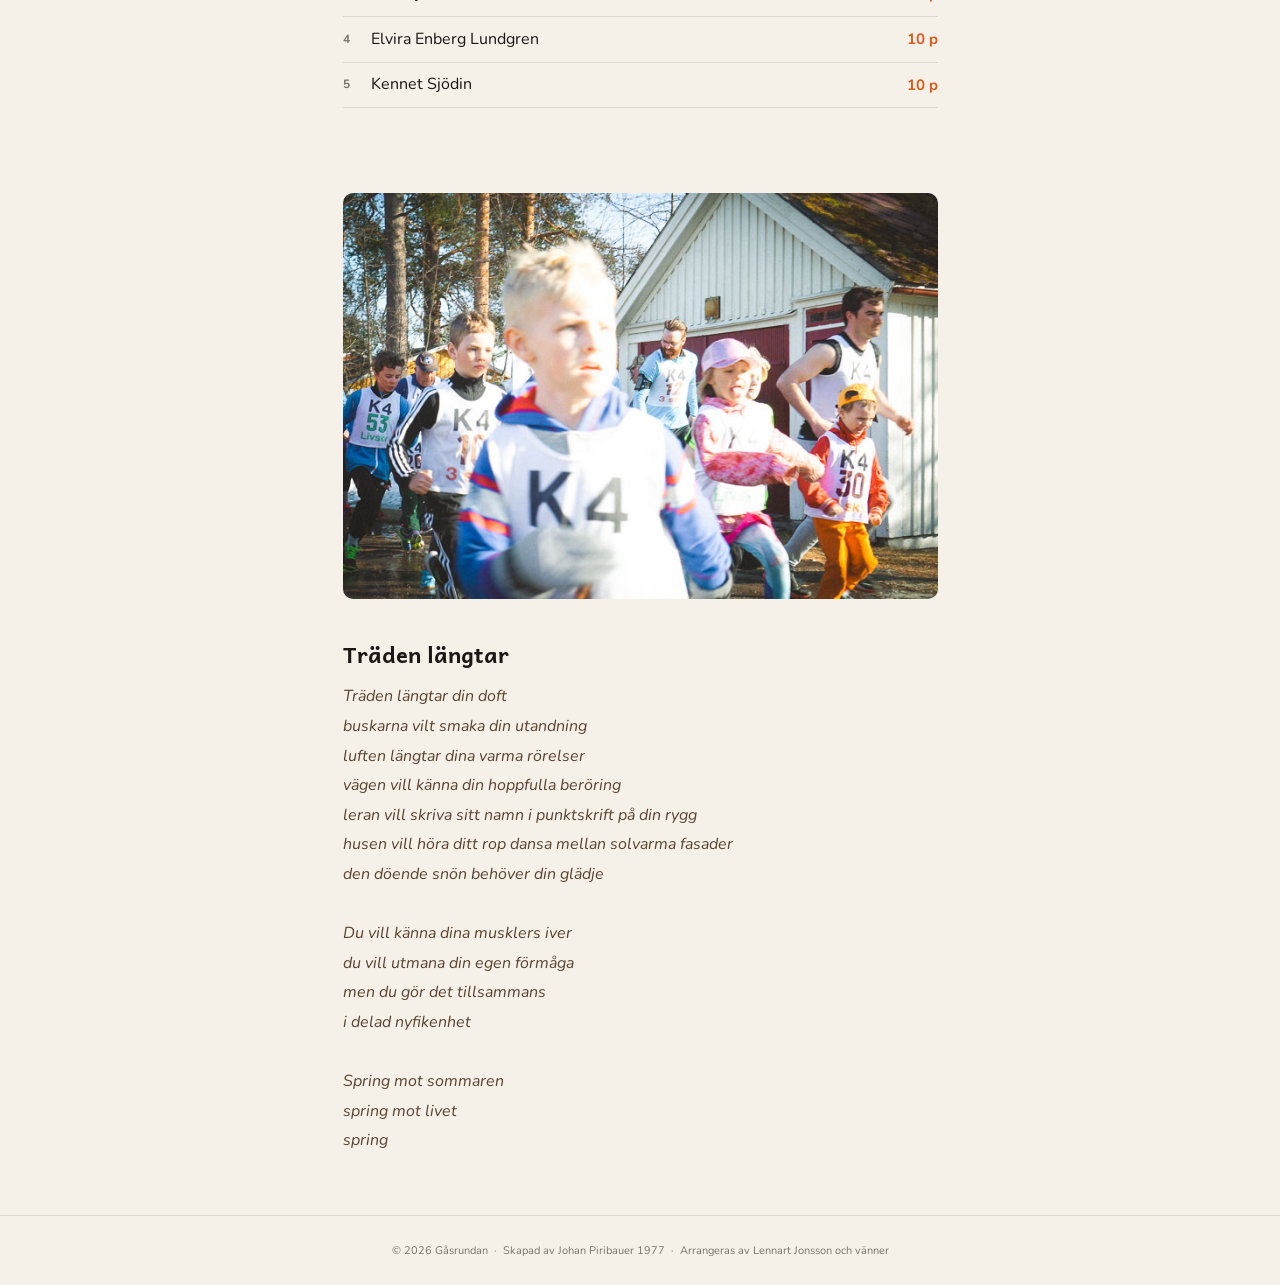
==== commit a3ad6393: "Add files via upload" ====
--- a/index.html
+++ b/index.html
@@ -34,20 +34,21 @@
     <p class="loading">Laddar…</p>
   </div>
 
-  <h2 class="section-head" style="display:flex;align-items:baseline;justify-content:space-between;">
+  <h2 class="section-head">
     Poängliga 2026, topp 5
   </h2>
+  <a href="pongligan.html" style="font-size:14px;font-weight:700;color:var(--gc-orange);text-decoration:none;font-family:var(--gc-nunito);">Se hela poängligan →</a>
   <div id="standing-container">
     <p class="loading">Laddar…</p>
   </div>
-  <a href="pongligan.html" style="font-size:13px;font-weight:700;color:var(--gc-orange);text-decoration:none;font-family:var(--gc-nunito);">Se hela poängligan →</a>
+  
 
 
   <div class="poem-section">
     <img src="img/gasrundan-start.jpg" alt="Löpare vid start av Gåsrundan" class="content-photo"> 
   <h2 class="section-head">Träden längtar</h2>
   <div class="poem-body">Träden längtar din doft
-buskarna vill smaka din utandning
+buskarna vilt smaka din utandning
 luften längtar dina varma rörelser
 vägen vill känna din hoppfulla beröring
 leran vill skriva sitt namn i punktskrift på din rygg
--- a/css/gasrundan.css
+++ b/css/gasrundan.css
@@ -104,6 +104,13 @@
   padding: 1.25rem 0 0.6rem;
 }
 
+/* -- GENERAL TYPOGRAPHY -- */
+h3 {
+  font-family: var(--gc-andika);
+  font-size: 1rem;
+  margin: 1rem 0;
+}
+
 
 /* ── START PAGE ── */
 .jubileum-emblem-img {
@@ -284,7 +291,6 @@
 
 /* ── DIKT ── */
 .poem-section {
-  border-top: 0.5px solid var(--gc-border);
   margin-top: 2rem;
   padding: 2rem 0 2.5rem;
 }
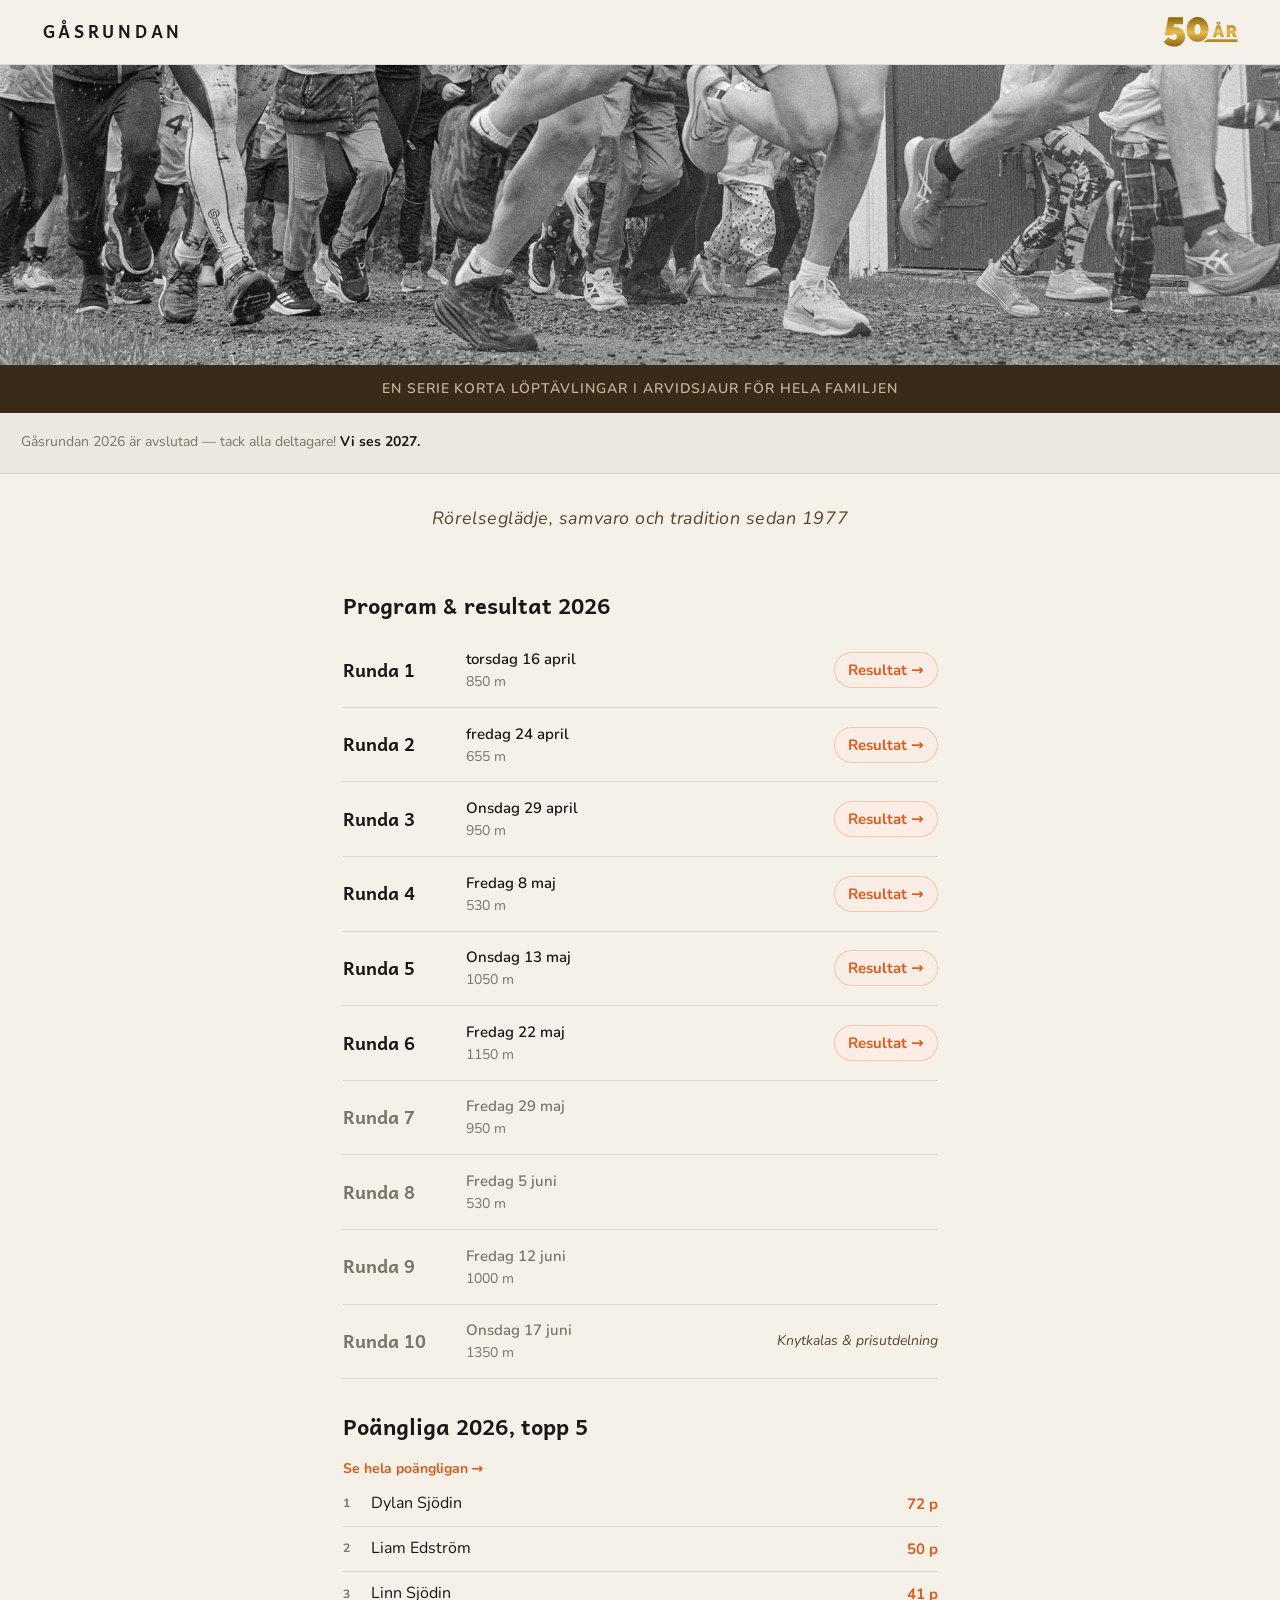
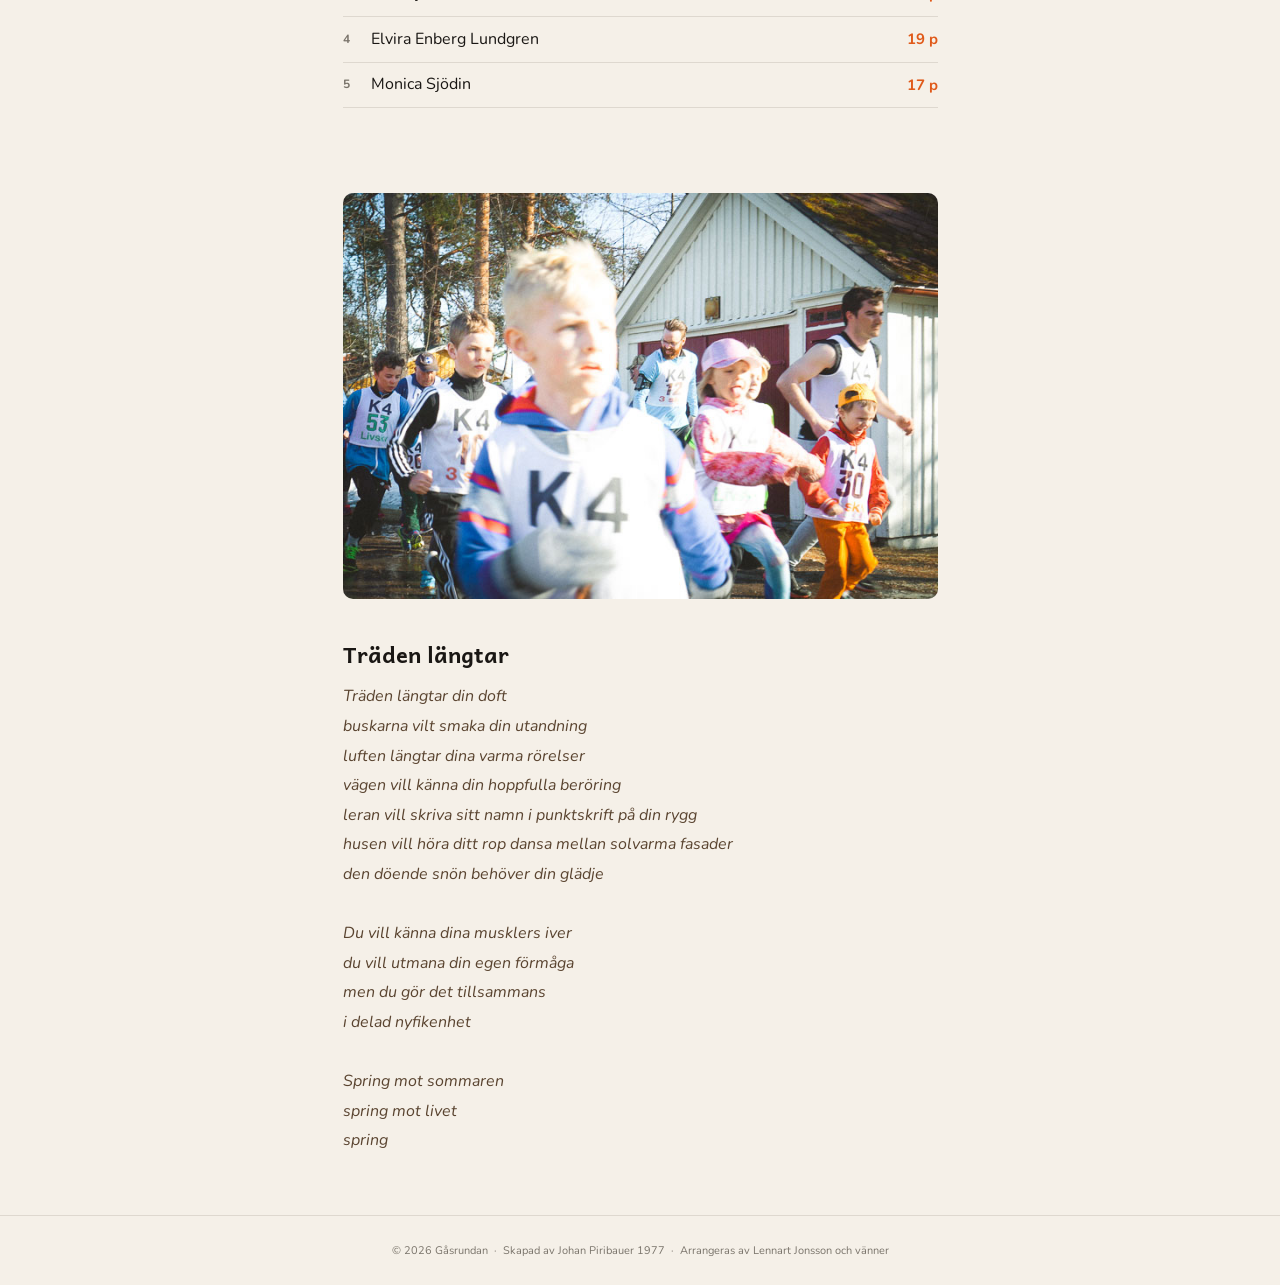
==== commit 559344e3: "Add files via upload" ====
--- a/index.html
+++ b/index.html
@@ -144,23 +144,24 @@
         <span class="result-pill">Resultat →</span>
       </a>`;
     }
-    if (state === 'next') {
-      return `<div class="runda-row next">
-        <div class="runda-nr">Runda ${r.nr}</div>
-        <div class="runda-info">
-          <div class="runda-dag">${dateLabel}</div>
-          <div class="runda-dist">${r.stracka_meter} m</div>
-        </div>
-        <span class="next-badge">Nästa</span>
-      </div>`;
-    }
-    return `<div class="runda-row upcoming">
+   if (state === 'next') {
+    return `<div class="runda-row next">
       <div class="runda-nr">Runda ${r.nr}</div>
       <div class="runda-info">
         <div class="runda-dag">${dateLabel}</div>
         <div class="runda-dist">${r.stracka_meter} m</div>
       </div>
+      ${r.event ? `<span class="event-badge">${r.event}</span>` : '<span class="next-badge">Nästa</span>'}
     </div>`;
+  }
+  return `<div class="runda-row upcoming">
+    <div class="runda-nr">Runda ${r.nr}</div>
+    <div class="runda-info">
+      <div class="runda-dag">${dateLabel}</div>
+      <div class="runda-dist">${r.stracka_meter} m</div>
+    </div>
+    ${r.event ? `<span class="event-badge">${r.event}</span>` : ''}
+  </div>`;
   }).join('');
 
   // Standings
--- a/css/gasrundan.css
+++ b/css/gasrundan.css
@@ -108,7 +108,7 @@
 h3 {
   font-family: var(--gc-andika);
   font-size: 1rem;
-  margin: 1rem 0;
+  margin: 2rem 0 1rem 0;
 }
 
 
@@ -199,6 +199,14 @@
   font-size: 13px; font-weight: 700; letter-spacing: 0.04em; text-transform: uppercase;
   color: #fff; background: var(--gc-orange);
   border-radius: 20px; padding: 4px 11px; margin-left: 8px; flex-shrink: 0;
+}
+
+.event-badge {
+  font-size: 13px;
+  font-style: italic;
+  color: var(--gc-brown);
+  flex-shrink: 0;
+  margin-left: 8px;
 }
 
 /* ── TOTALSTÄLLNING ── */
@@ -348,6 +356,7 @@
   .results-title         { font-size: 22px; }
   .res-name, .res-tid    { font-size: 17px; }
   .poem-body             { font-size: 16px; }
+  .event-badge           { font-size: 14px; }
 
 
   /* Fix för startsidan */
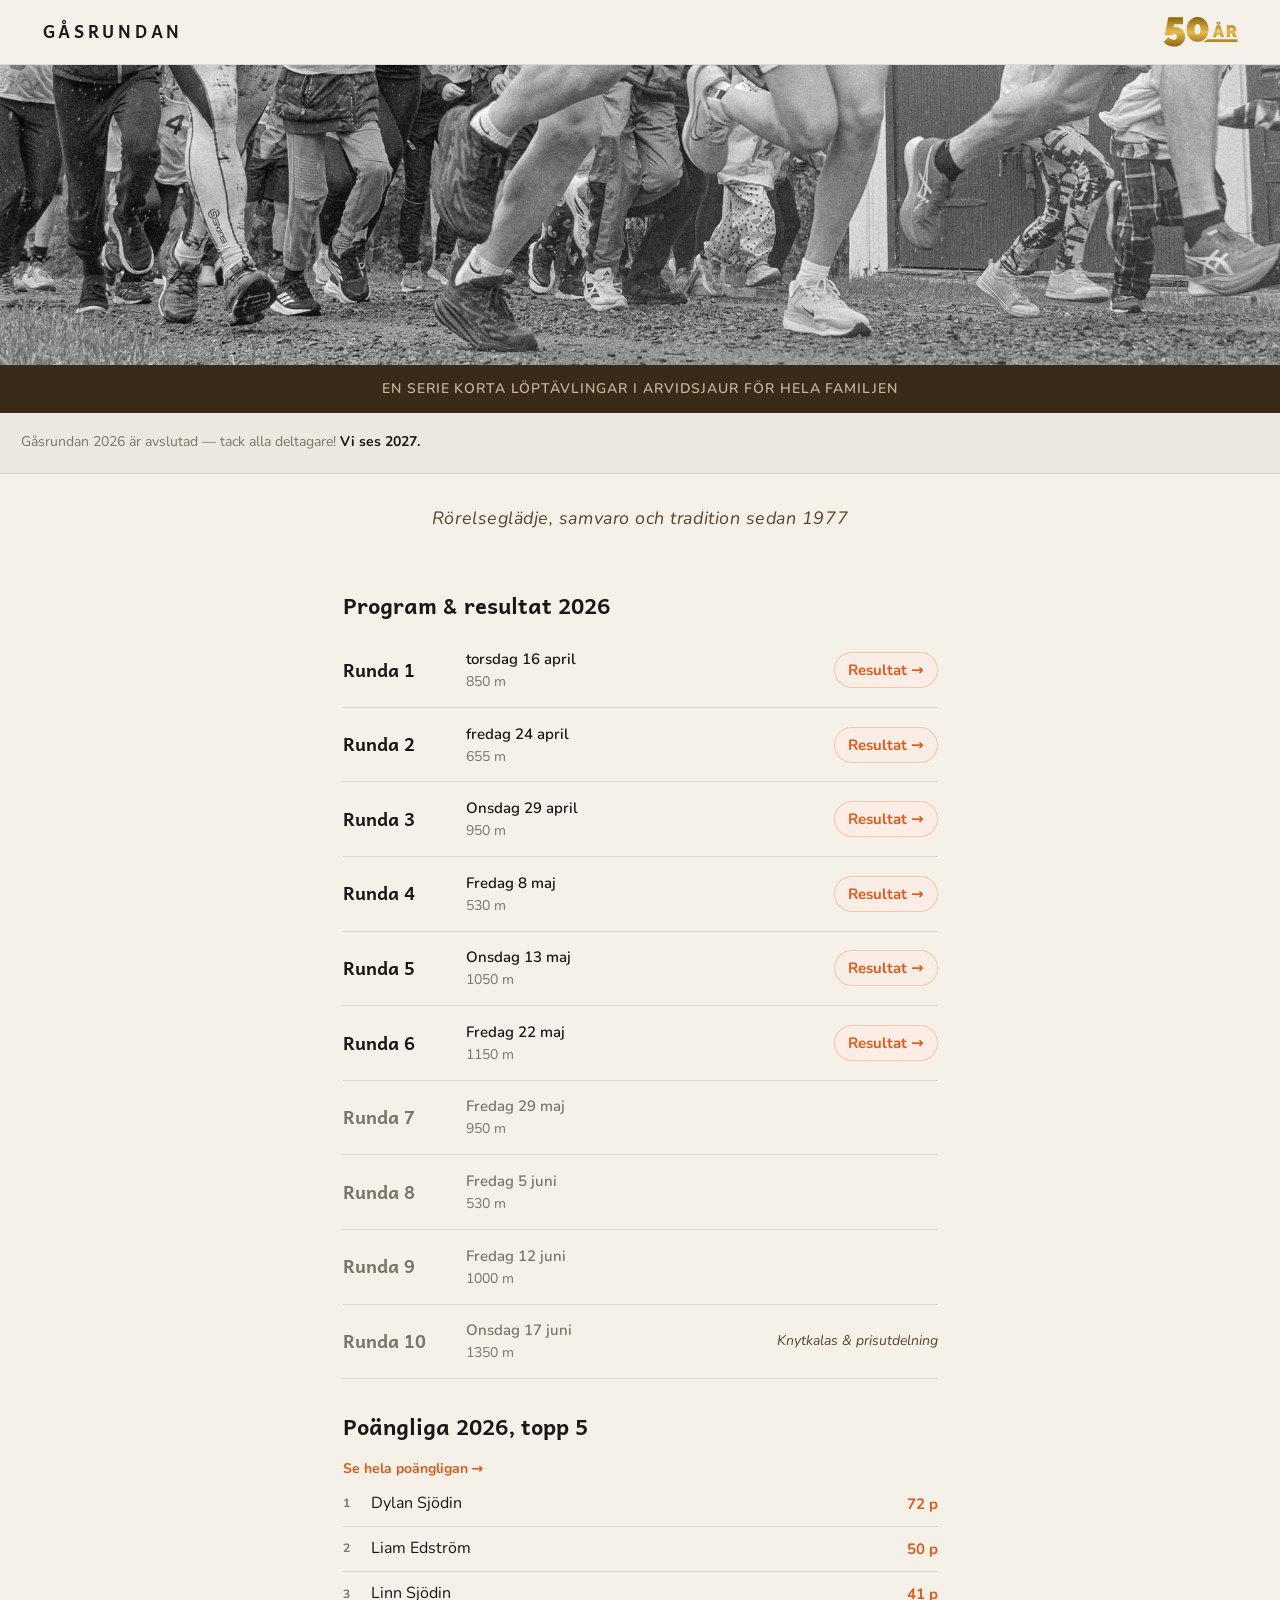
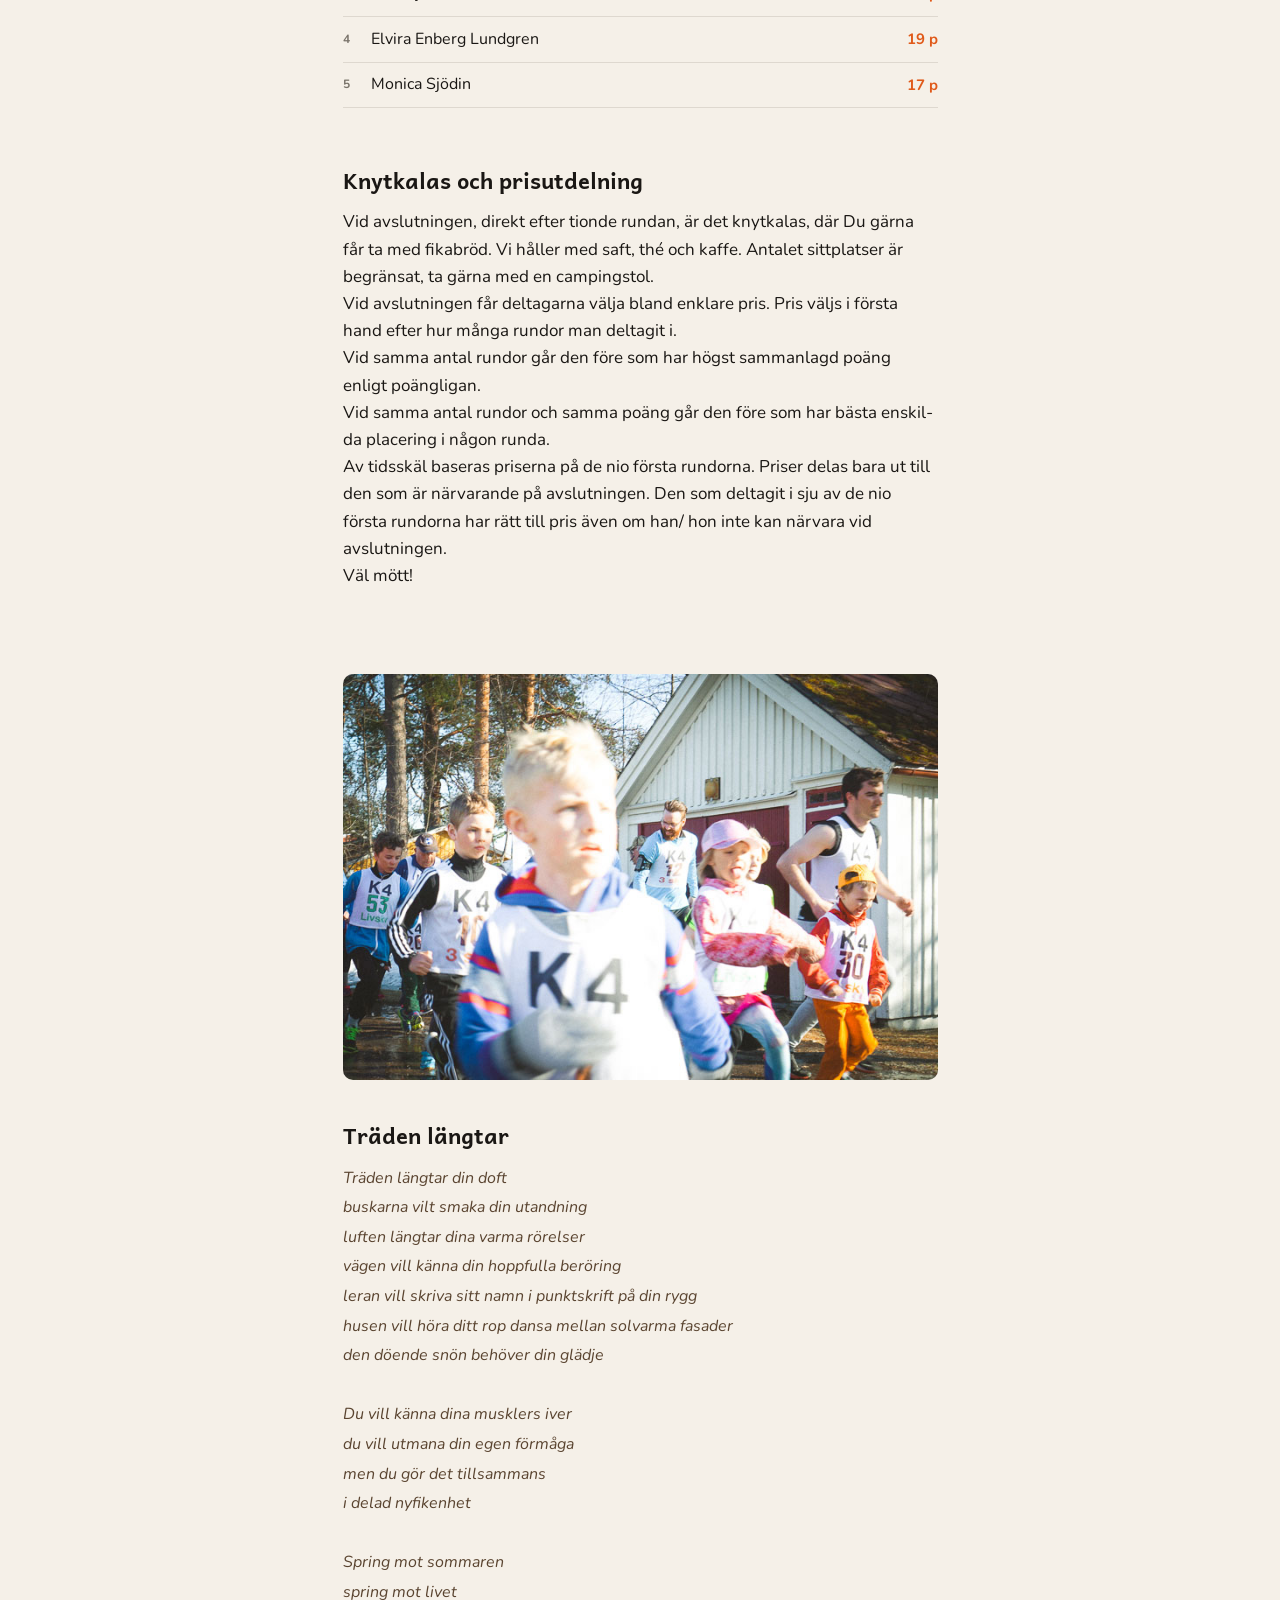
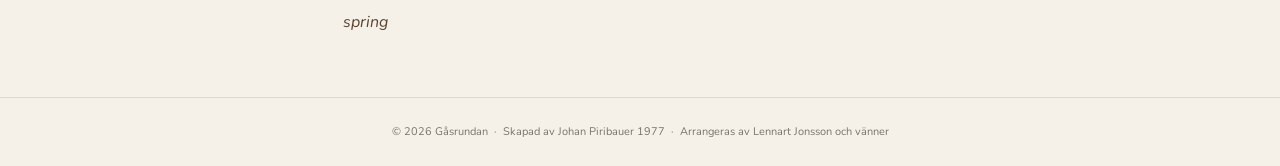
==== commit 4bf973e4: "Add files via upload" ====
--- a/index.html
+++ b/index.html
@@ -41,6 +41,27 @@
   <div id="standing-container">
     <p class="loading">Laddar…</p>
   </div>
+
+
+  <section class="knytkalas-section">
+  <h2 class="section-head">Knytkalas och prisutdelning</h2>
+  <p>Vid avslutningen, direkt efter tionde rundan, är det knytkalas, där Du gärna
+får ta med fikabröd. Vi håller med saft, thé och kaffe. Antalet sittplatser är
+begränsat, ta gärna med en campingstol.</p>
+
+  <p>Vid avslutningen får deltagarna välja bland enklare pris. Pris väljs i första
+hand efter hur många rundor man deltagit i. </p>
+<p>Vid samma antal rundor går den före som har högst sammanlagd poäng enligt
+poängligan.</p>
+<p>Vid samma antal rundor och samma poäng går den före som har bästa enskil-
+da placering i någon runda.</p>
+<p>Av tidsskäl baseras priserna på de nio första rundorna. Priser delas bara ut till den som är närvarande på avslutningen.
+Den som deltagit i sju av de nio första rundorna har rätt till pris även om han/
+hon inte kan närvara vid avslutningen.</p>
+<p>Väl mött!</p>
+
+</section>
+
   
 
 
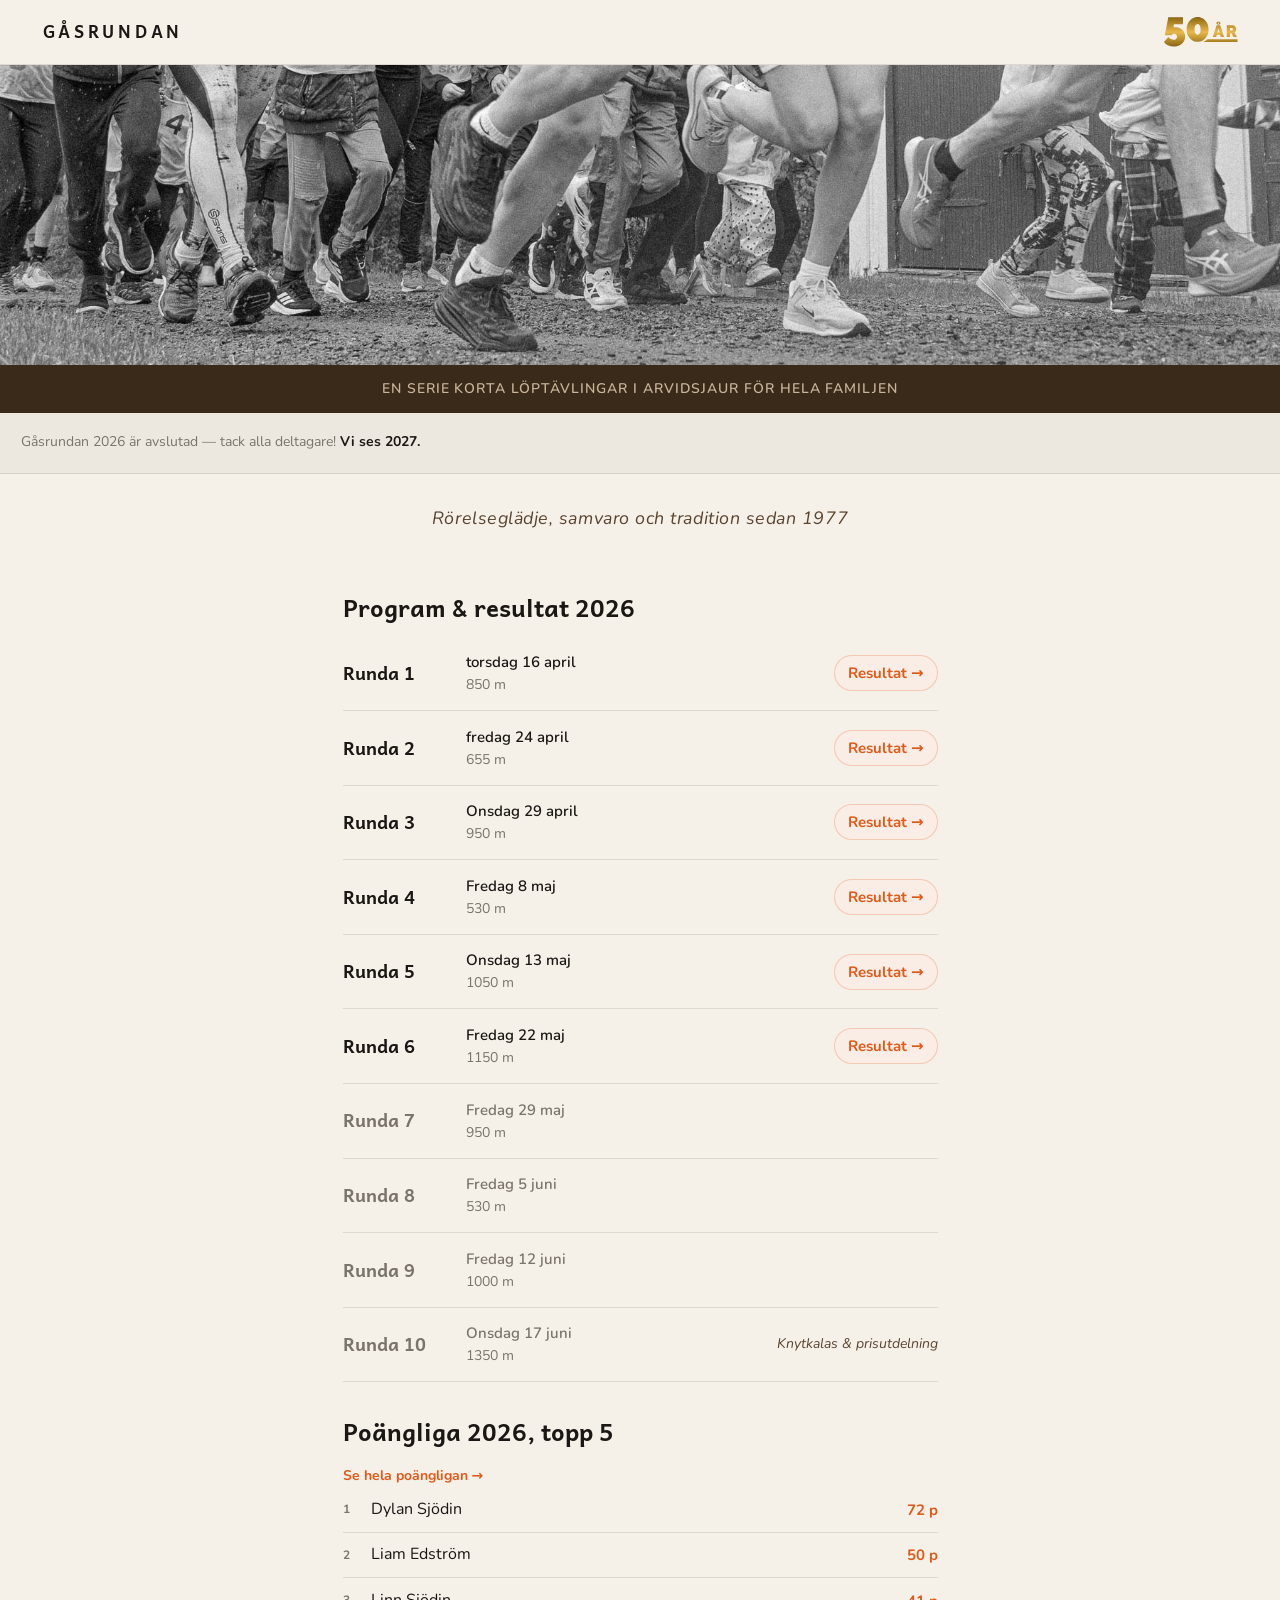
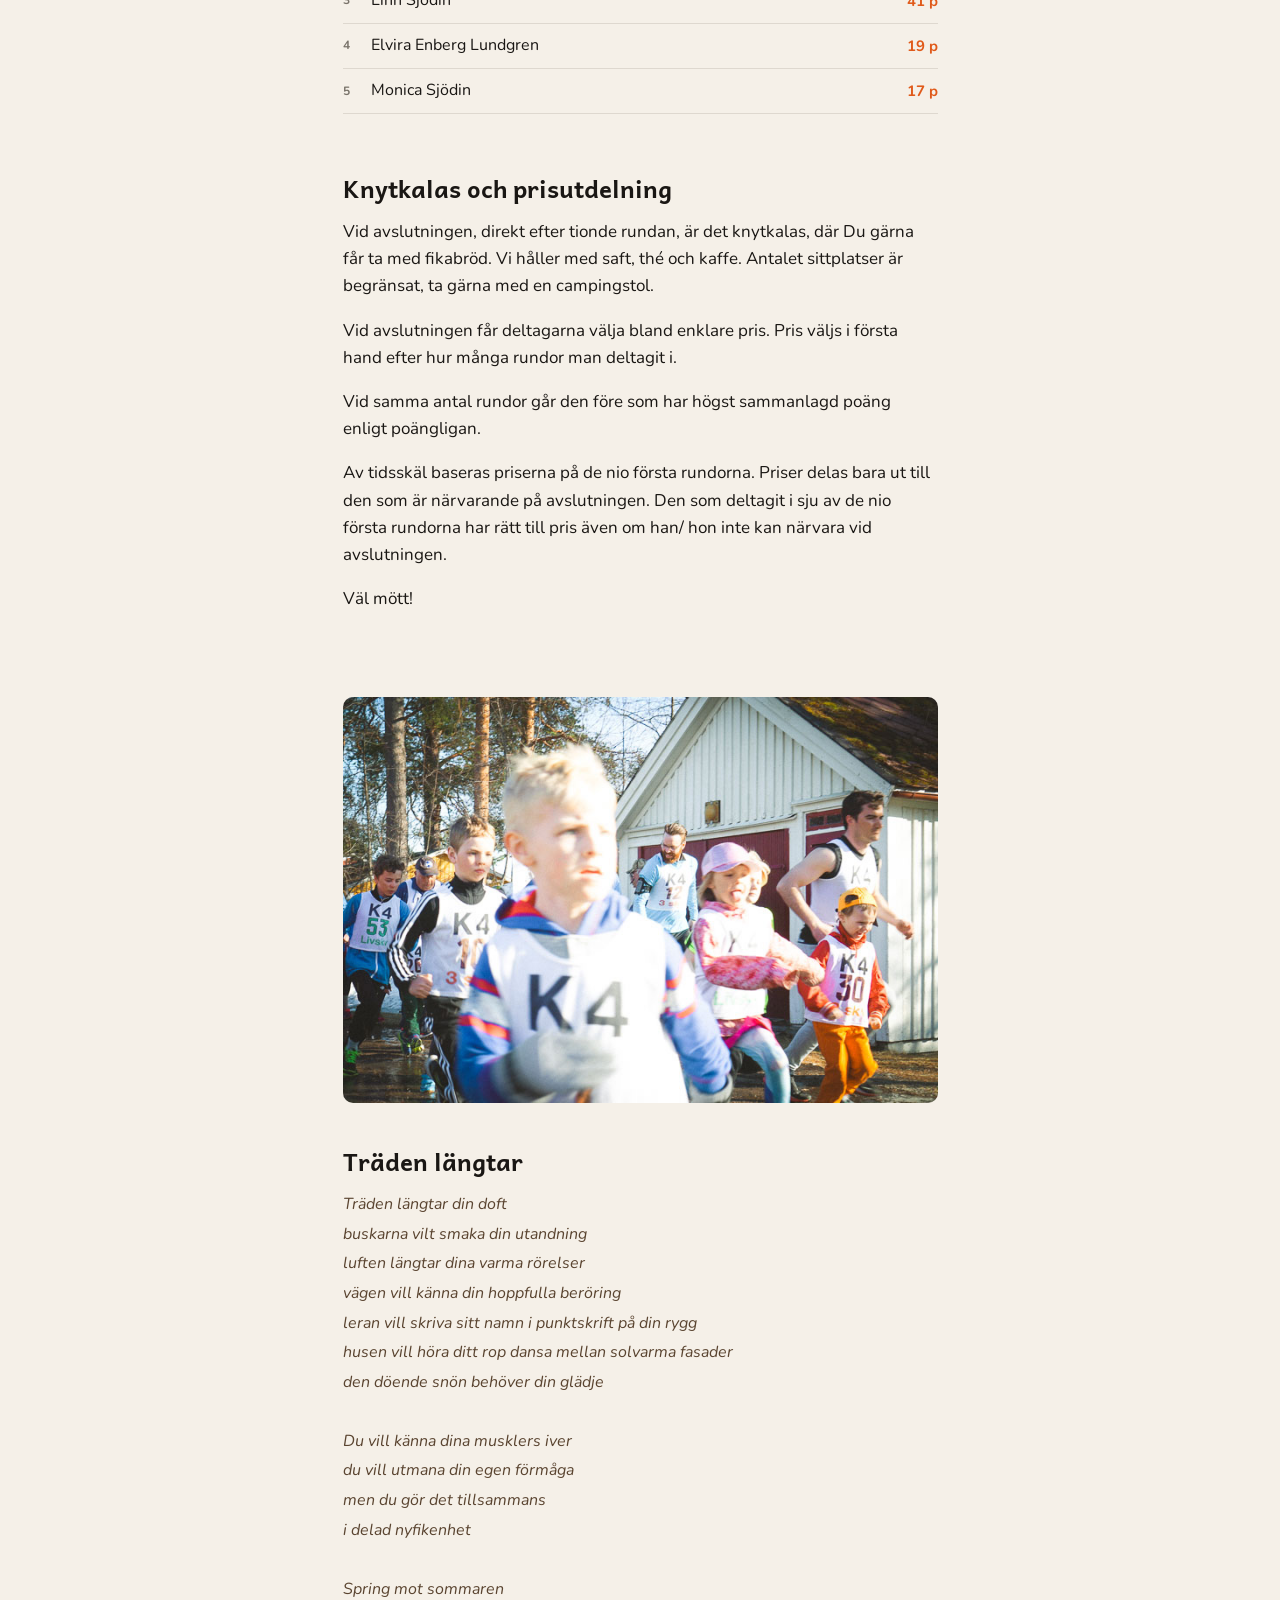
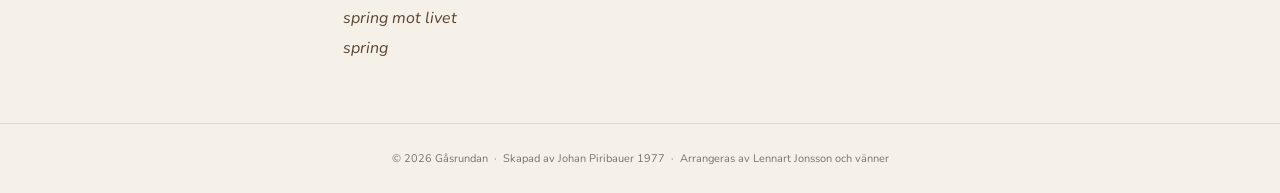
==== commit 6db6aa71: "Add files via upload" ====
--- a/index.html
+++ b/index.html
@@ -53,8 +53,6 @@
 hand efter hur många rundor man deltagit i. </p>
 <p>Vid samma antal rundor går den före som har högst sammanlagd poäng enligt
 poängligan.</p>
-<p>Vid samma antal rundor och samma poäng går den före som har bästa enskil-
-da placering i någon runda.</p>
 <p>Av tidsskäl baseras priserna på de nio första rundorna. Priser delas bara ut till den som är närvarande på avslutningen.
 Den som deltagit i sju av de nio första rundorna har rätt till pris även om han/
 hon inte kan närvara vid avslutningen.</p>
--- a/css/gasrundan.css
+++ b/css/gasrundan.css
@@ -100,8 +100,13 @@
 
 
 .section-head {
-  font-family: var(--gc-andika); font-weight: 700; font-size: 19px;
+  font-family: var(--gc-andika); font-weight: 700; font-size: 22px;
   padding: 1.25rem 0 0.6rem;
+}
+
+
+.knytkalas-section p {
+  margin-bottom: 1rem;
 }
 
 /* -- GENERAL TYPOGRAPHY -- */
@@ -205,7 +210,6 @@
   font-size: 13px;
   font-style: italic;
   color: var(--gc-brown);
-  flex-shrink: 0;
   margin-left: 8px;
 }
 
@@ -343,7 +347,7 @@
   .main--wide  { max-width: 1060px; }
 
   /* Typografi-boost desktop */
-  .section-head          { font-size: 22px; }
+  .section-head          { font-size: 24px; }
   .runda-nr              { font-size: 18px; }
   .runda-dag             { font-size: 15px; }
   .runda-dist            { font-size: 14px; }
